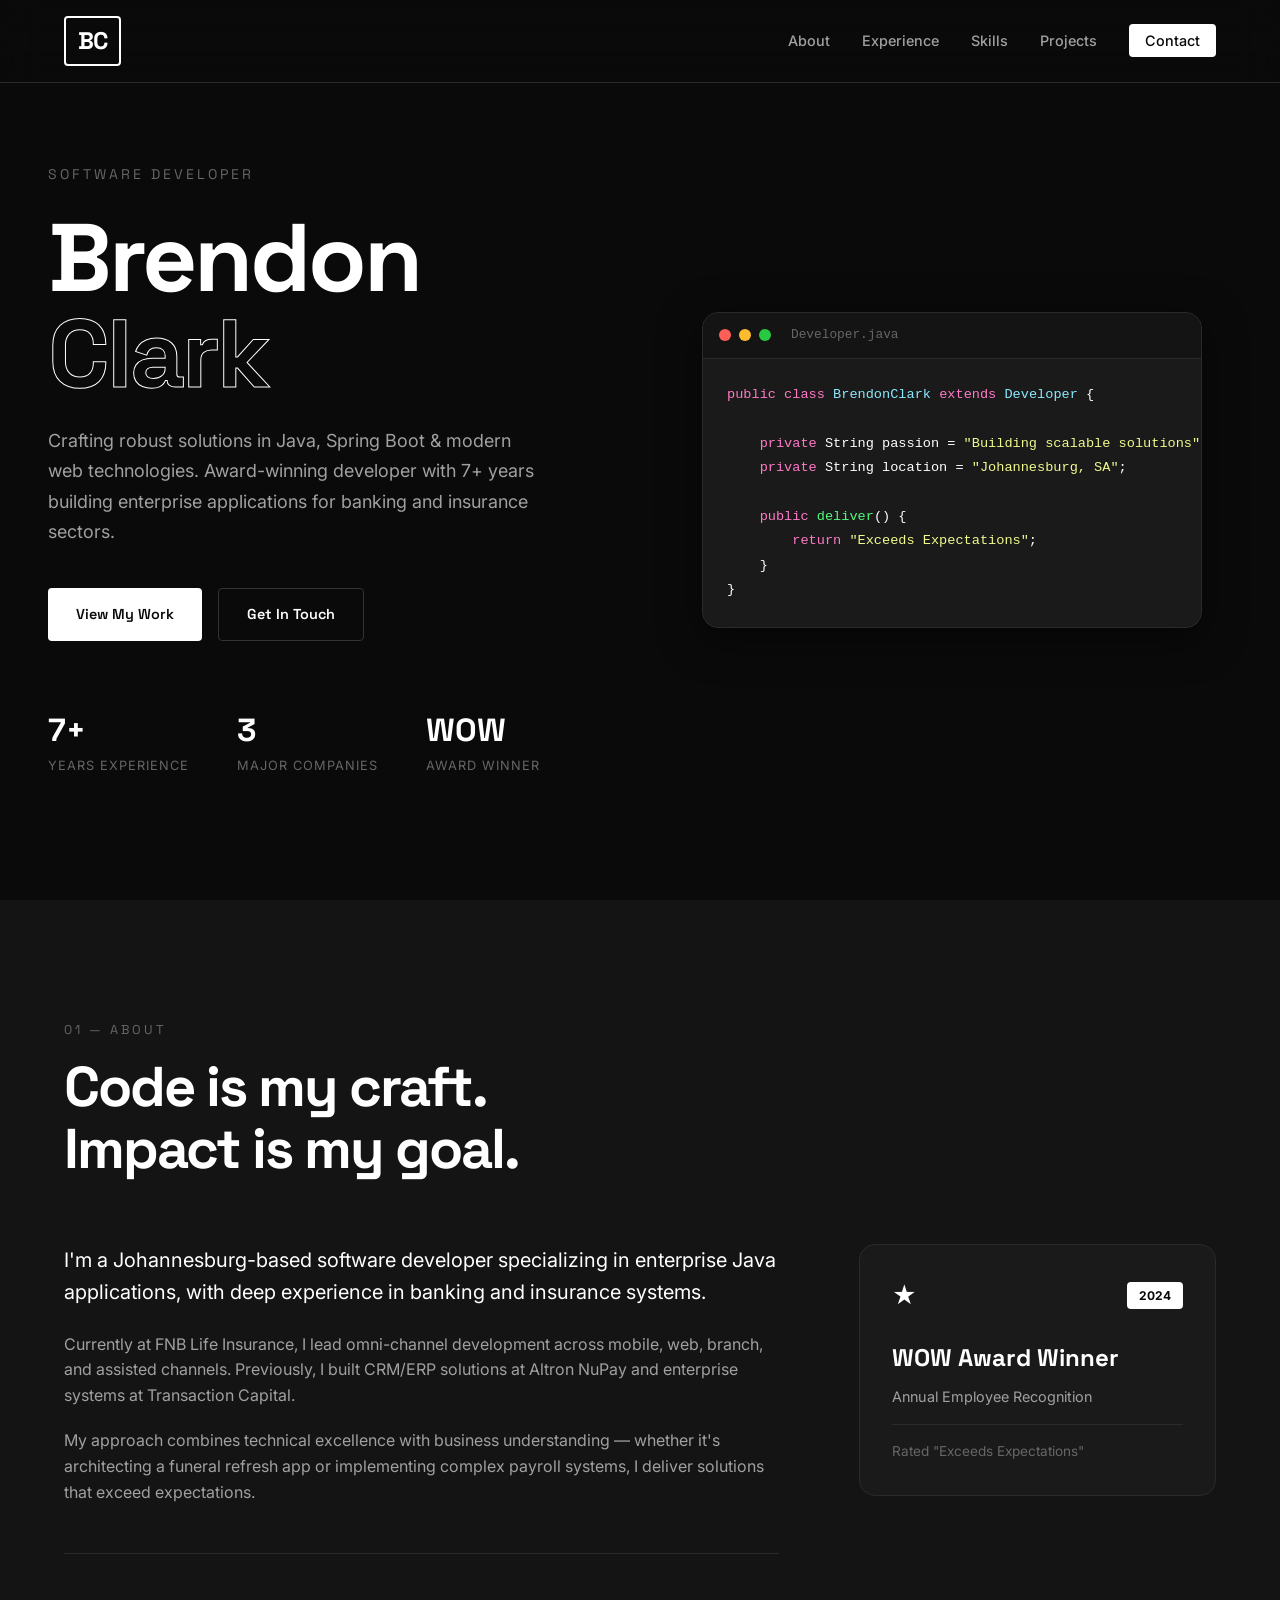
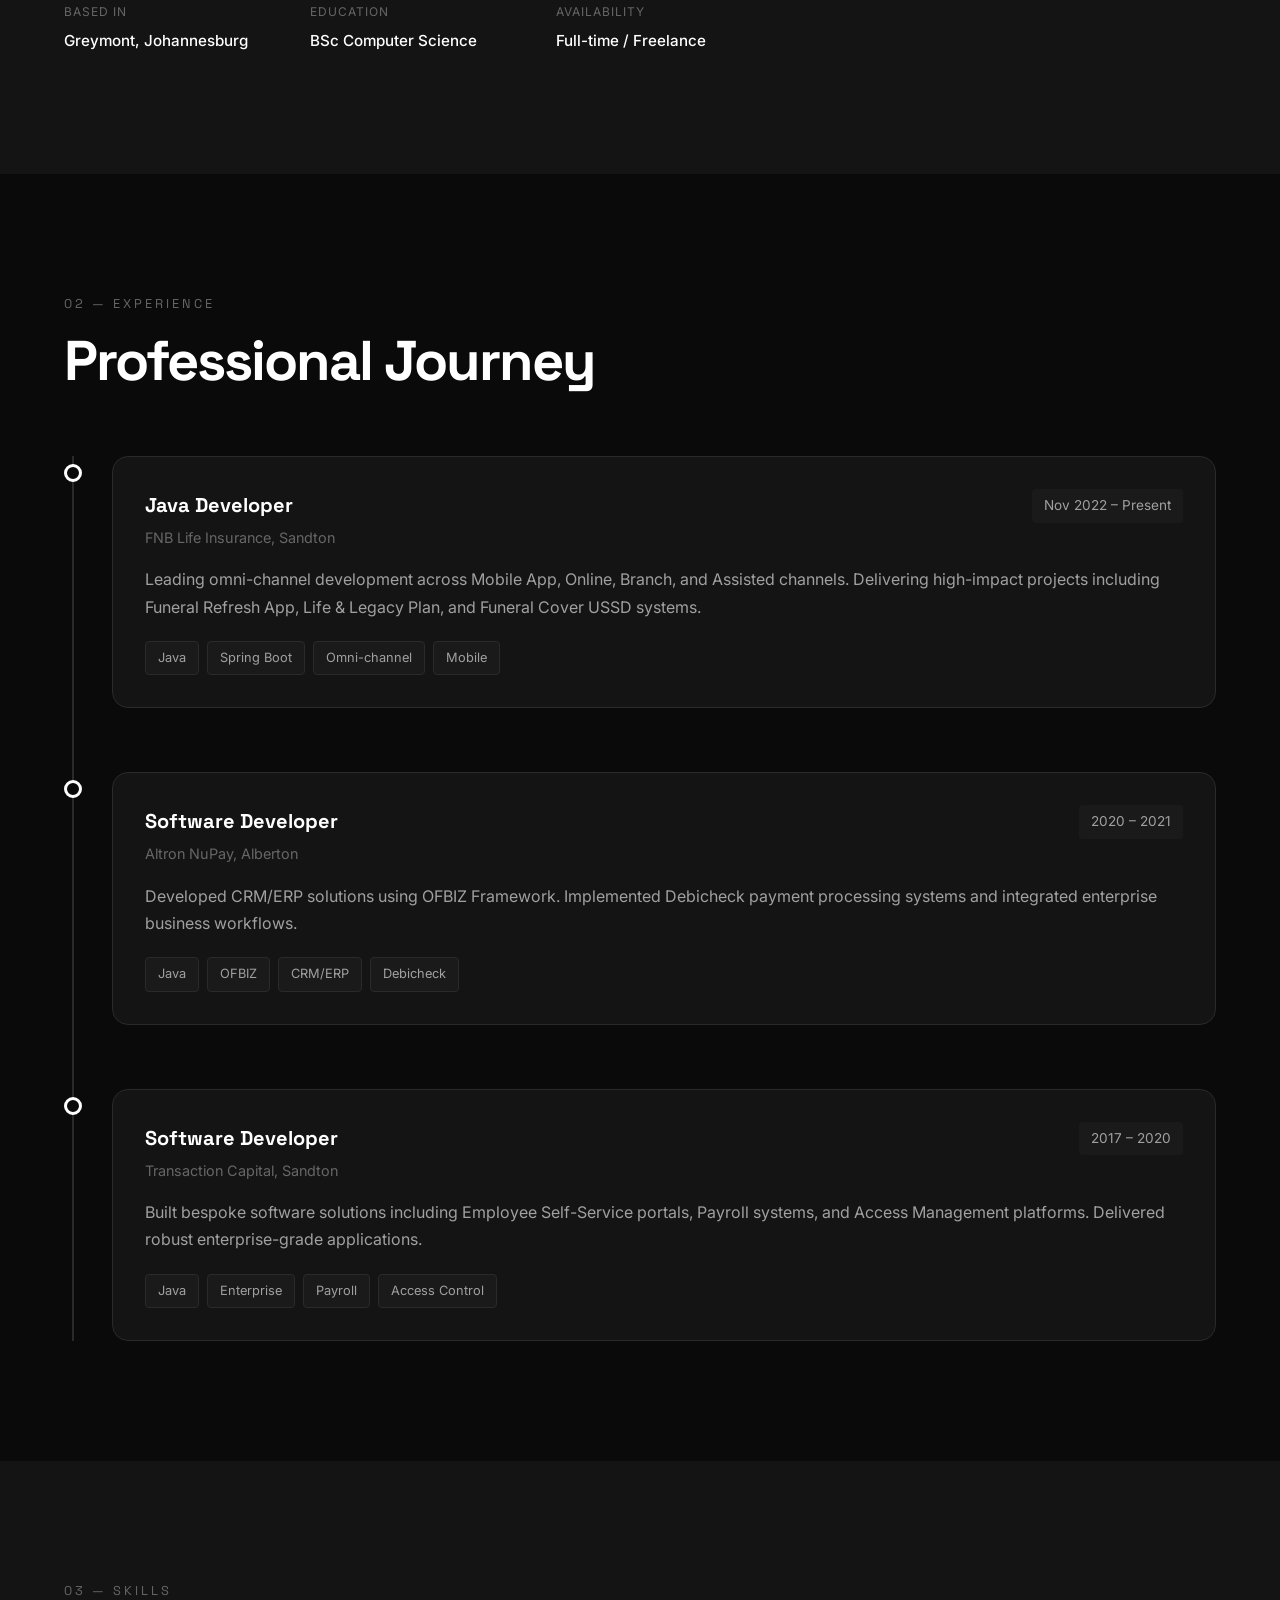
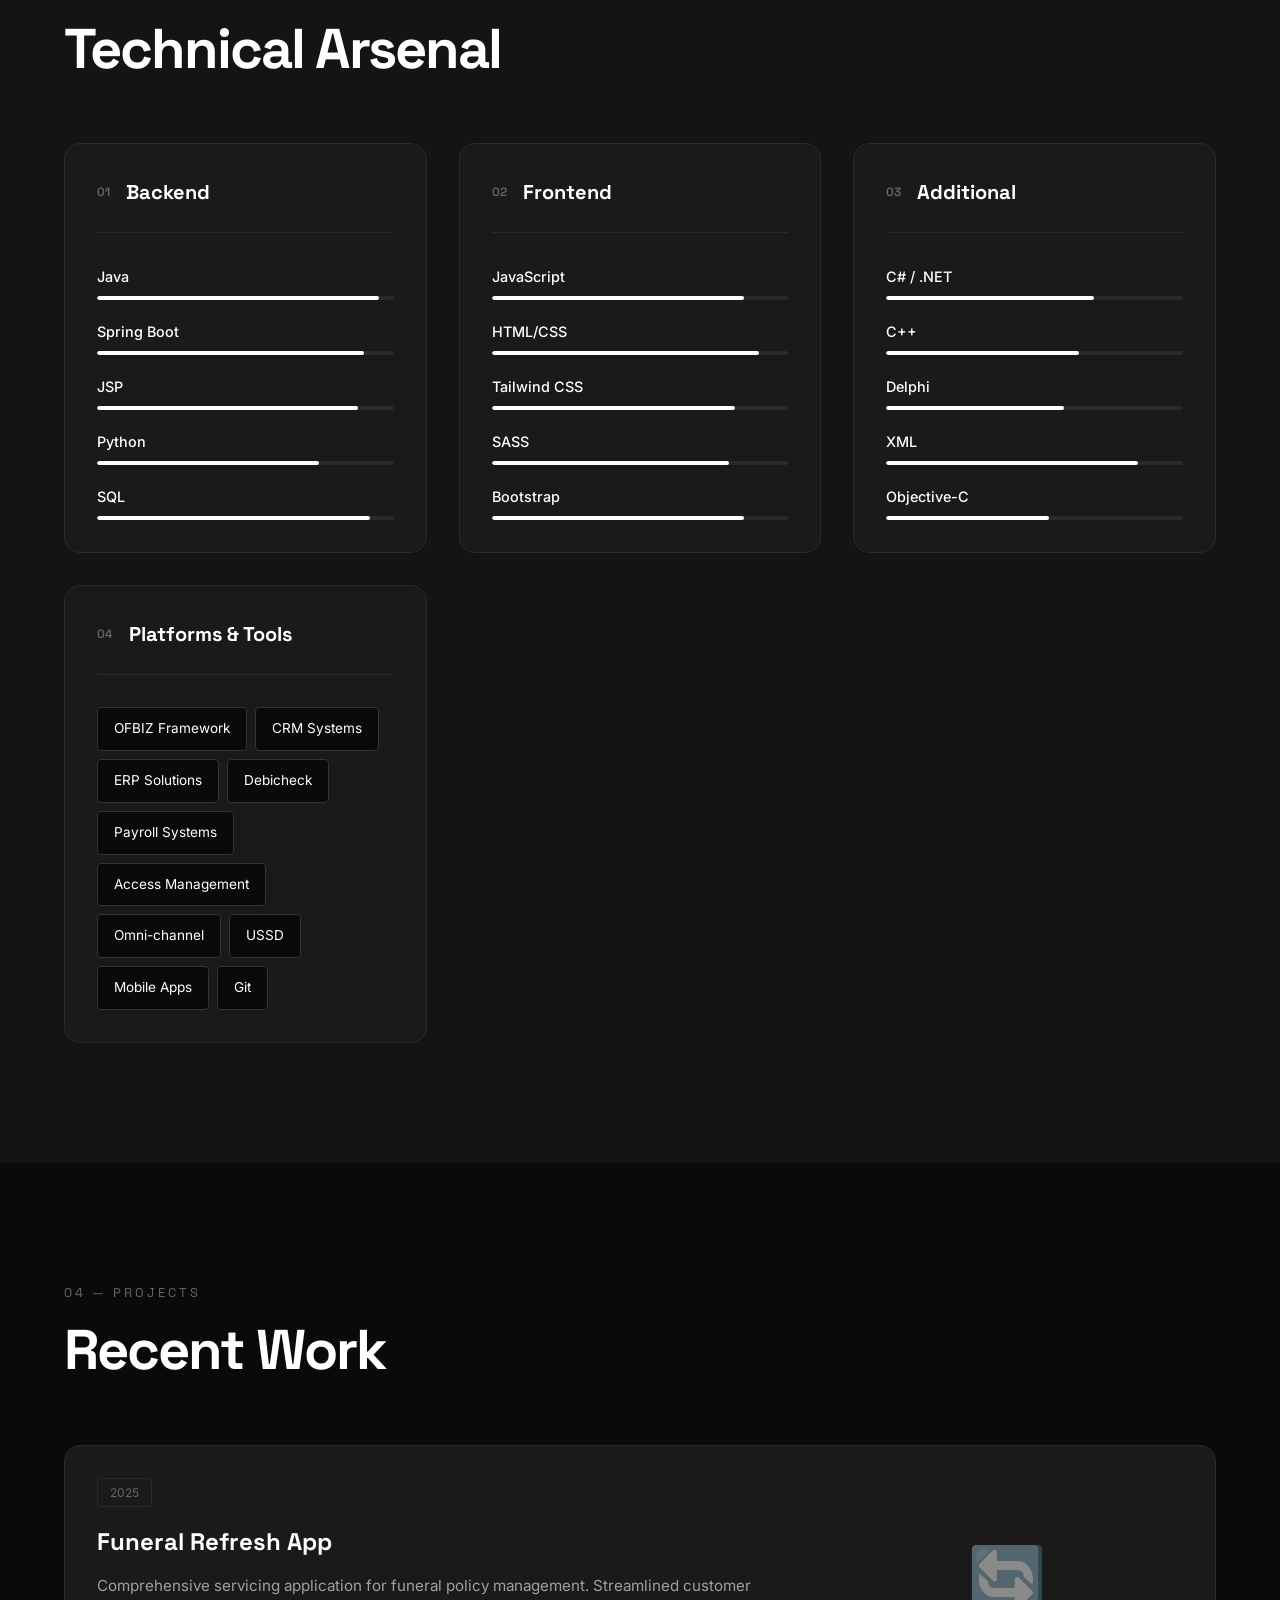
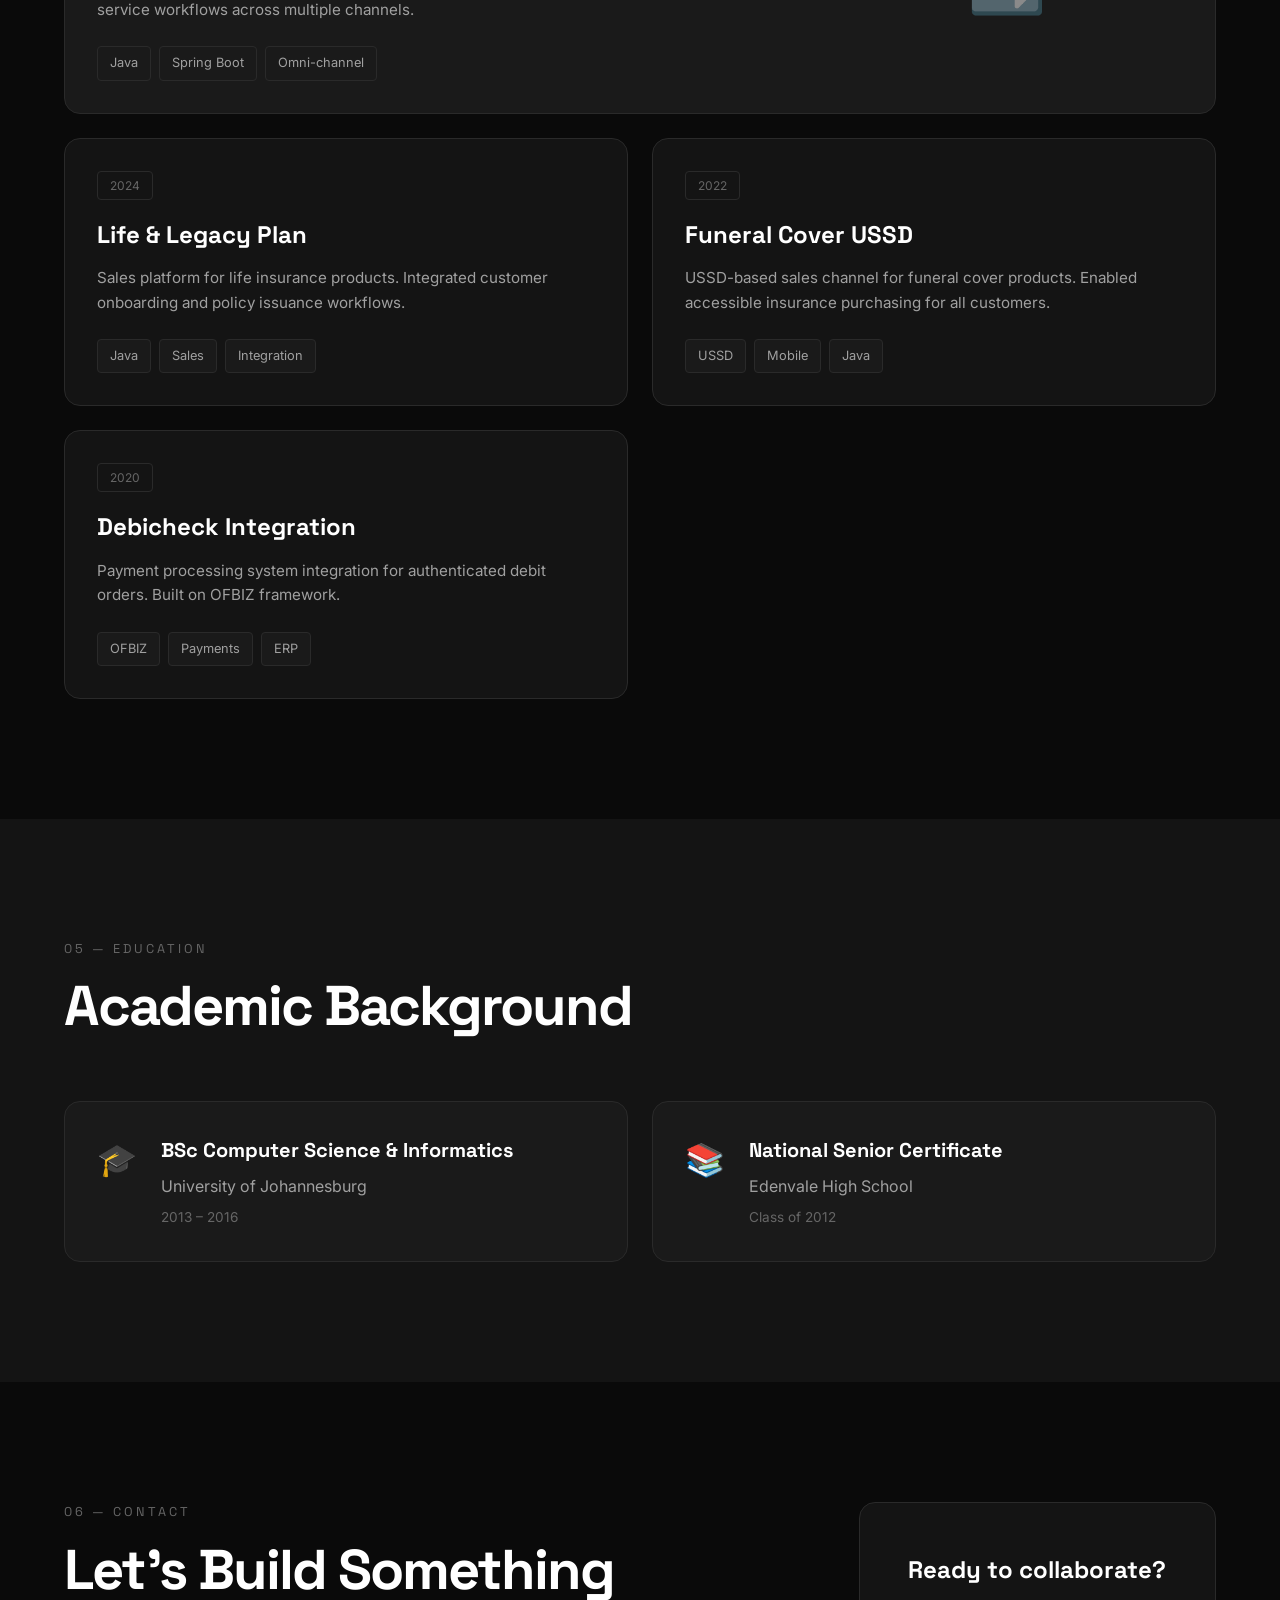
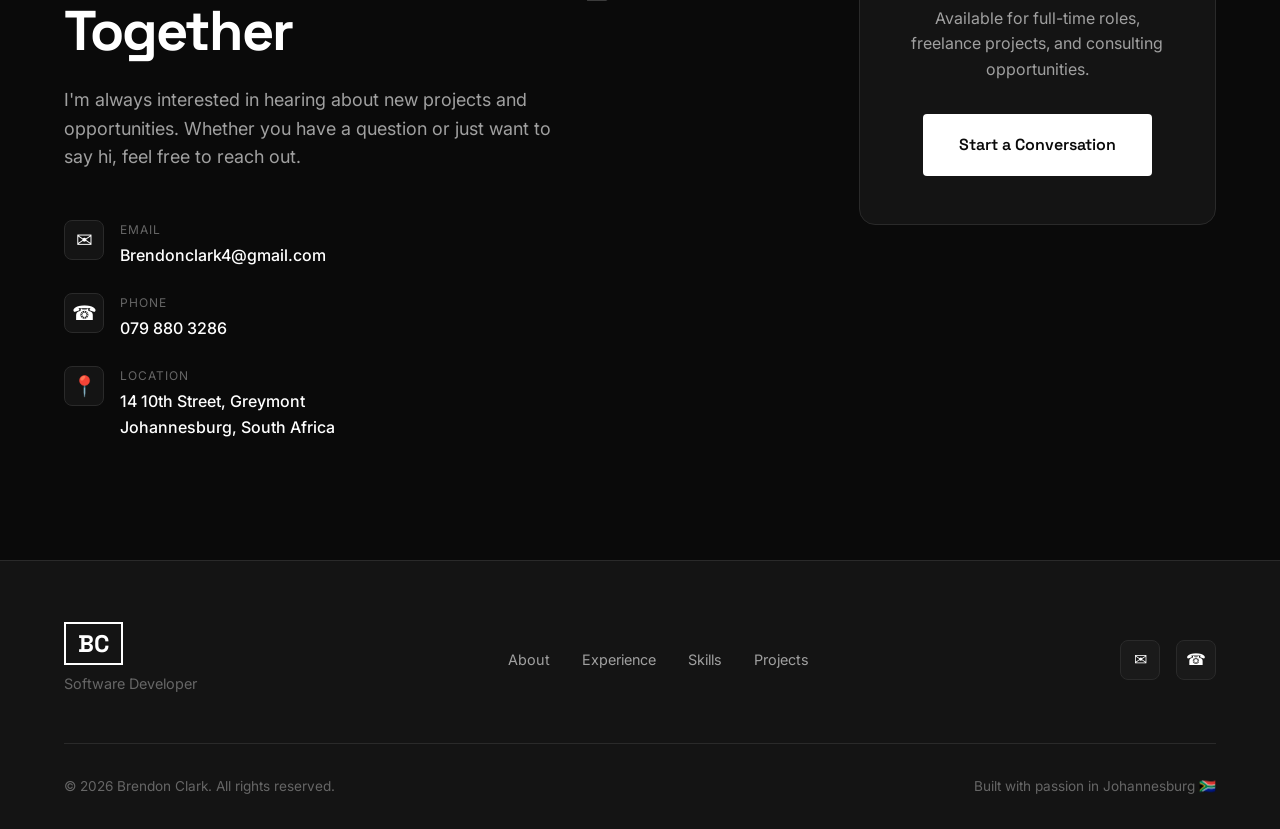
==== index.html @ c0bca9db "Initial commit: Personal portfolio website - Black and white modern UI design - Responsive layout wi" ====
<!DOCTYPE html>
<html lang="en">
<head>
    <meta charset="UTF-8">
    <meta name="viewport" content="width=device-width, initial-scale=1.0">
    <title>Brendon Clark | Software Developer</title>
    <link rel="stylesheet" href="styles.css">
    <link rel="preconnect" href="https://fonts.googleapis.com">
    <link rel="preconnect" href="https://fonts.gstatic.com" crossorigin>
    <link href="https://fonts.googleapis.com/css2?family=Inter:wght@300;400;500;600;700;800&family=Space+Grotesk:wght@400;500;600;700&display=swap" rel="stylesheet">
</head>
<body>
    <!-- Navigation -->
    <nav class="nav">
        <div class="nav-container">
            <a href="#" class="logo">BC</a>
            <ul class="nav-links">
                <li><a href="#about">About</a></li>
                <li><a href="#experience">Experience</a></li>
                <li><a href="#skills">Skills</a></li>
                <li><a href="#projects">Projects</a></li>
                <li><a href="#contact" class="nav-cta">Contact</a></li>
            </ul>
            <button class="mobile-menu-btn" aria-label="Menu">
                <span></span>
                <span></span>
            </button>
        </div>
    </nav>

    <!-- Hero Section -->
    <section class="hero">
        <div class="hero-content">
            <div class="hero-eyebrow">Software Developer</div>
            <h1 class="hero-title">
                <span class="line">Brendon</span>
                <span class="line accent">Clark</span>
            </h1>
            <p class="hero-subtitle">
                Crafting robust solutions in Java, Spring Boot & modern web technologies. 
                Award-winning developer with 7+ years building enterprise applications 
                for banking and insurance sectors.
            </p>
            <div class="hero-cta">
                <a href="#projects" class="btn btn-primary">View My Work</a>
                <a href="#contact" class="btn btn-outline">Get In Touch</a>
            </div>
            <div class="hero-stats">
                <div class="stat">
                    <span class="stat-number">7+</span>
                    <span class="stat-label">Years Experience</span>
                </div>
                <div class="stat">
                    <span class="stat-number">3</span>
                    <span class="stat-label">Major Companies</span>
                </div>
                <div class="stat">
                    <span class="stat-number">WOW</span>
                    <span class="stat-label">Award Winner</span>
                </div>
            </div>
        </div>
        <div class="hero-visual">
            <div class="code-window">
                <div class="code-header">
                    <div class="dot red"></div>
                    <div class="dot yellow"></div>
                    <div class="dot green"></div>
                    <span class="filename">Developer.java</span>
                </div>
                <div class="code-content">
                    <pre><code><span class="keyword">public class</span> <span class="class-name">BrendonClark</span> <span class="keyword">extends</span> <span class="class-name">Developer</span> {
    
    <span class="keyword">private</span> String passion = <span class="string">"Building scalable solutions"</span>;
    <span class="keyword">private</span> String location = <span class="string">"Johannesburg, SA"</span>;
    
    <span class="keyword">public</span> <span class="method">deliver</span>() {
        <span class="keyword">return</span> <span class="string">"Exceeds Expectations"</span>;
    }
}</code></pre>
                </div>
            </div>
        </div>
    </section>

    <!-- About Section -->
    <section id="about" class="about">
        <div class="container">
            <div class="section-header">
                <span class="section-eyebrow">01 — About</span>
                <h2 class="section-title">Code is my craft.<br>Impact is my goal.</h2>
            </div>
            <div class="about-grid">
                <div class="about-text">
                    <p class="lead">
                        I'm a Johannesburg-based software developer specializing in enterprise 
                        Java applications, with deep experience in banking and insurance systems.
                    </p>
                    <p>
                        Currently at FNB Life Insurance, I lead omni-channel development across 
                        mobile, web, branch, and assisted channels. Previously, I built CRM/ERP 
                        solutions at Altron NuPay and enterprise systems at Transaction Capital.
                    </p>
                    <p>
                        My approach combines technical excellence with business understanding — 
                        whether it's architecting a funeral refresh app or implementing 
                        complex payroll systems, I deliver solutions that exceed expectations.
                    </p>
                    <div class="about-details">
                        <div class="detail">
                            <span class="detail-label">Based In</span>
                            <span class="detail-value">Greymont, Johannesburg</span>
                        </div>
                        <div class="detail">
                            <span class="detail-label">Education</span>
                            <span class="detail-value">BSc Computer Science</span>
                        </div>
                        <div class="detail">
                            <span class="detail-label">Availability</span>
                            <span class="detail-value">Full-time / Freelance</span>
                        </div>
                    </div>
                </div>
                <div class="about-visual">
                    <div class="experience-card">
                        <div class="card-header">
                            <span class="card-icon">★</span>
                            <span class="card-badge">2024</span>
                        </div>
                        <h3 class="card-title">WOW Award Winner</h3>
                        <p class="card-text">Annual Employee Recognition</p>
                        <div class="card-divider"></div>
                        <p class="card-subtext">Rated "Exceeds Expectations"</p>
                    </div>
                </div>
            </div>
        </div>
    </section>

    <!-- Experience Section -->
    <section id="experience" class="experience">
        <div class="container">
            <div class="section-header">
                <span class="section-eyebrow">02 — Experience</span>
                <h2 class="section-title">Professional Journey</h2>
            </div>
            <div class="timeline">
                <div class="timeline-item">
                    <div class="timeline-marker"></div>
                    <div class="timeline-content">
                        <div class="timeline-header">
                            <div class="timeline-title-group">
                                <h3 class="timeline-title">Java Developer</h3>
                                <span class="timeline-company">FNB Life Insurance, Sandton</span>
                            </div>
                            <span class="timeline-date">Nov 2022 – Present</span>
                        </div>
                        <p class="timeline-desc">
                            Leading omni-channel development across Mobile App, Online, Branch, 
                            and Assisted channels. Delivering high-impact projects including 
                            Funeral Refresh App, Life & Legacy Plan, and Funeral Cover USSD systems.
                        </p>
                        <div class="timeline-tags">
                            <span class="tag">Java</span>
                            <span class="tag">Spring Boot</span>
                            <span class="tag">Omni-channel</span>
                            <span class="tag">Mobile</span>
                        </div>
                    </div>
                </div>

                <div class="timeline-item">
                    <div class="timeline-marker"></div>
                    <div class="timeline-content">
                        <div class="timeline-header">
                            <div class="timeline-title-group">
                                <h3 class="timeline-title">Software Developer</h3>
                                <span class="timeline-company">Altron NuPay, Alberton</span>
                            </div>
                            <span class="timeline-date">2020 – 2021</span>
                        </div>
                        <p class="timeline-desc">
                            Developed CRM/ERP solutions using OFBIZ Framework. Implemented 
                            Debicheck payment processing systems and integrated enterprise 
                            business workflows.
                        </p>
                        <div class="timeline-tags">
                            <span class="tag">Java</span>
                            <span class="tag">OFBIZ</span>
                            <span class="tag">CRM/ERP</span>
                            <span class="tag">Debicheck</span>
                        </div>
                    </div>
                </div>

                <div class="timeline-item">
                    <div class="timeline-marker"></div>
                    <div class="timeline-content">
                        <div class="timeline-header">
                            <div class="timeline-title-group">
                                <h3 class="timeline-title">Software Developer</h3>
                                <span class="timeline-company">Transaction Capital, Sandton</span>
                            </div>
                            <span class="timeline-date">2017 – 2020</span>
                        </div>
                        <p class="timeline-desc">
                            Built bespoke software solutions including Employee Self-Service portals, 
                            Payroll systems, and Access Management platforms. Delivered robust 
                            enterprise-grade applications.
                        </p>
                        <div class="timeline-tags">
                            <span class="tag">Java</span>
                            <span class="tag">Enterprise</span>
                            <span class="tag">Payroll</span>
                            <span class="tag">Access Control</span>
                        </div>
                    </div>
                </div>
            </div>
        </div>
    </section>

    <!-- Skills Section -->
    <section id="skills" class="skills">
        <div class="container">
            <div class="section-header">
                <span class="section-eyebrow">03 — Skills</span>
                <h2 class="section-title">Technical Arsenal</h2>
            </div>
            
            <div class="skills-grid">
                <div class="skill-category">
                    <div class="category-header">
                        <span class="category-number">01</span>
                        <h3 class="category-title">Backend</h3>
                    </div>
                    <div class="skill-list">
                        <div class="skill-item">
                            <span class="skill-name">Java</span>
                            <div class="skill-bar"><div class="skill-fill" style="width: 95%"></div></div>
                        </div>
                        <div class="skill-item">
                            <span class="skill-name">Spring Boot</span>
                            <div class="skill-bar"><div class="skill-fill" style="width: 90%"></div></div>
                        </div>
                        <div class="skill-item">
                            <span class="skill-name">JSP</span>
                            <div class="skill-bar"><div class="skill-fill" style="width: 88%"></div></div>
                        </div>
                        <div class="skill-item">
                            <span class="skill-name">Python</span>
                            <div class="skill-bar"><div class="skill-fill" style="width: 75%"></div></div>
                        </div>
                        <div class="skill-item">
                            <span class="skill-name">SQL</span>
                            <div class="skill-bar"><div class="skill-fill" style="width: 92%"></div></div>
                        </div>
                    </div>
                </div>

                <div class="skill-category">
                    <div class="category-header">
                        <span class="category-number">02</span>
                        <h3 class="category-title">Frontend</h3>
                    </div>
                    <div class="skill-list">
                        <div class="skill-item">
                            <span class="skill-name">JavaScript</span>
                            <div class="skill-bar"><div class="skill-fill" style="width: 85%"></div></div>
                        </div>
                        <div class="skill-item">
                            <span class="skill-name">HTML/CSS</span>
                            <div class="skill-bar"><div class="skill-fill" style="width: 90%"></div></div>
                        </div>
                        <div class="skill-item">
                            <span class="skill-name">Tailwind CSS</span>
                            <div class="skill-bar"><div class="skill-fill" style="width: 82%"></div></div>
                        </div>
                        <div class="skill-item">
                            <span class="skill-name">SASS</span>
                            <div class="skill-bar"><div class="skill-fill" style="width: 80%"></div></div>
                        </div>
                        <div class="skill-item">
                            <span class="skill-name">Bootstrap</span>
                            <div class="skill-bar"><div class="skill-fill" style="width: 85%"></div></div>
                        </div>
                    </div>
                </div>

                <div class="skill-category">
                    <div class="category-header">
                        <span class="category-number">03</span>
                        <h3 class="category-title">Additional</h3>
                    </div>
                    <div class="skill-list">
                        <div class="skill-item">
                            <span class="skill-name">C# / .NET</span>
                            <div class="skill-bar"><div class="skill-fill" style="width: 70%"></div></div>
                        </div>
                        <div class="skill-item">
                            <span class="skill-name">C++</span>
                            <div class="skill-bar"><div class="skill-fill" style="width: 65%"></div></div>
                        </div>
                        <div class="skill-item">
                            <span class="skill-name">Delphi</span>
                            <div class="skill-bar"><div class="skill-fill" style="width: 60%"></div></div>
                        </div>
                        <div class="skill-item">
                            <span class="skill-name">XML</span>
                            <div class="skill-bar"><div class="skill-fill" style="width: 85%"></div></div>
                        </div>
                        <div class="skill-item">
                            <span class="skill-name">Objective-C</span>
                            <div class="skill-bar"><div class="skill-fill" style="width: 55%"></div></div>
                        </div>
                    </div>
                </div>

                <div class="skill-category platforms">
                    <div class="category-header">
                        <span class="category-number">04</span>
                        <h3 class="category-title">Platforms & Tools</h3>
                    </div>
                    <div class="platform-tags">
                        <span class="platform-tag">OFBIZ Framework</span>
                        <span class="platform-tag">CRM Systems</span>
                        <span class="platform-tag">ERP Solutions</span>
                        <span class="platform-tag">Debicheck</span>
                        <span class="platform-tag">Payroll Systems</span>
                        <span class="platform-tag">Access Management</span>
                        <span class="platform-tag">Omni-channel</span>
                        <span class="platform-tag">USSD</span>
                        <span class="platform-tag">Mobile Apps</span>
                        <span class="platform-tag">Git</span>
                    </div>
                </div>
            </div>
        </div>
    </section>

    <!-- Projects Section -->
    <section id="projects" class="projects">
        <div class="container">
            <div class="section-header">
                <span class="section-eyebrow">04 — Projects</span>
                <h2 class="section-title">Recent Work</h2>
            </div>
            <div class="projects-grid">
                <div class="project-card featured">
                    <div class="project-content">
                        <span class="project-year">2025</span>
                        <h3 class="project-title">Funeral Refresh App</h3>
                        <p class="project-desc">
                            Comprehensive servicing application for funeral policy management. 
                            Streamlined customer service workflows across multiple channels.
                        </p>
                        <div class="project-tags">
                            <span class="tag">Java</span>
                            <span class="tag">Spring Boot</span>
                            <span class="tag">Omni-channel</span>
                        </div>
                    </div>
                    <div class="project-visual">
                        <div class="project-icon">🔄</div>
                    </div>
                </div>

                <div class="project-card">
                    <div class="project-content">
                        <span class="project-year">2024</span>
                        <h3 class="project-title">Life & Legacy Plan</h3>
                        <p class="project-desc">
                            Sales platform for life insurance products. Integrated customer 
                            onboarding and policy issuance workflows.
                        </p>
                        <div class="project-tags">
                            <span class="tag">Java</span>
                            <span class="tag">Sales</span>
                            <span class="tag">Integration</span>
                        </div>
                    </div>
                </div>

                <div class="project-card">
                    <div class="project-content">
                        <span class="project-year">2022</span>
                        <h3 class="project-title">Funeral Cover USSD</h3>
                        <p class="project-desc">
                            USSD-based sales channel for funeral cover products. Enabled 
                            accessible insurance purchasing for all customers.
                        </p>
                        <div class="project-tags">
                            <span class="tag">USSD</span>
                            <span class="tag">Mobile</span>
                            <span class="tag">Java</span>
                        </div>
                    </div>
                </div>

                <div class="project-card">
                    <div class="project-content">
                        <span class="project-year">2020</span>
                        <h3 class="project-title">Debicheck Integration</h3>
                        <p class="project-desc">
                            Payment processing system integration for authenticated debit orders. 
                            Built on OFBIZ framework.
                        </p>
                        <div class="project-tags">
                            <span class="tag">OFBIZ</span>
                            <span class="tag">Payments</span>
                            <span class="tag">ERP</span>
                        </div>
                    </div>
                </div>
            </div>
        </div>
    </section>

    <!-- Education Section -->
    <section class="education">
        <div class="container">
            <div class="section-header">
                <span class="section-eyebrow">05 — Education</span>
                <h2 class="section-title">Academic Background</h2>
            </div>
            <div class="education-grid">
                <div class="education-card">
                    <div class="edu-icon">🎓</div>
                    <div class="edu-content">
                        <h3 class="edu-degree">BSc Computer Science & Informatics</h3>
                        <span class="edu-school">University of Johannesburg</span>
                        <span class="edu-year">2013 – 2016</span>
                    </div>
                </div>
                <div class="education-card">
                    <div class="edu-icon">📚</div>
                    <div class="edu-content">
                        <h3 class="edu-degree">National Senior Certificate</h3>
                        <span class="edu-school">Edenvale High School</span>
                        <span class="edu-year">Class of 2012</span>
                    </div>
                </div>
            </div>
        </div>
    </section>

    <!-- Contact Section -->
    <section id="contact" class="contact">
        <div class="container">
            <div class="contact-grid">
                <div class="contact-content">
                    <span class="section-eyebrow">06 — Contact</span>
                    <h2 class="section-title">Let's Build Something Together</h2>
                    <p class="contact-text">
                        I'm always interested in hearing about new projects and opportunities. 
                        Whether you have a question or just want to say hi, feel free to reach out.
                    </p>
                    <div class="contact-details">
                        <a href="mailto:Brendonclark4@gmail.com" class="contact-item">
                            <span class="contact-icon">✉</span>
                            <div class="contact-info">
                                <span class="contact-label">Email</span>
                                <span class="contact-value">Brendonclark4@gmail.com</span>
                            </div>
                        </a>
                        <a href="tel:+27798803286" class="contact-item">
                            <span class="contact-icon">☎</span>
                            <div class="contact-info">
                                <span class="contact-label">Phone</span>
                                <span class="contact-value">079 880 3286</span>
                            </div>
                        </a>
                        <div class="contact-item">
                            <span class="contact-icon">📍</span>
                            <div class="contact-info">
                                <span class="contact-label">Location</span>
                                <span class="contact-value">14 10th Street, Greymont<br>Johannesburg, South Africa</span>
                            </div>
                        </div>
                    </div>
                </div>
                <div class="contact-cta">
                    <div class="cta-card">
                        <h3 class="cta-title">Ready to collaborate?</h3>
                        <p class="cta-text">Available for full-time roles, freelance projects, and consulting opportunities.</p>
                        <a href="mailto:Brendonclark4@gmail.com" class="btn btn-primary btn-large">Start a Conversation</a>
                    </div>
                </div>
            </div>
        </div>
    </section>

    <!-- Footer -->
    <footer class="footer">
        <div class="container">
            <div class="footer-content">
                <div class="footer-brand">
                    <span class="footer-logo">BC</span>
                    <p class="footer-tagline">Software Developer</p>
                </div>
                <div class="footer-links">
                    <a href="#about">About</a>
                    <a href="#experience">Experience</a>
                    <a href="#skills">Skills</a>
                    <a href="#projects">Projects</a>
                </div>
                <div class="footer-social">
                    <a href="mailto:Brendonclark4@gmail.com" aria-label="Email">✉</a>
                    <a href="tel:+27798803286" aria-label="Phone">☎</a>
                </div>
            </div>
            <div class="footer-bottom">
                <p>&copy; 2026 Brendon Clark. All rights reserved.</p>
                <p class="footer-credit">Built with passion in Johannesburg 🇿🇦</p>
            </div>
        </div>
    </footer>

    <script src="script.js"></script>
</body>
</html>
---- styles.css ----
/* ===== CSS Variables ===== */
:root {
    --color-bg: #0a0a0a;
    --color-bg-elevated: #141414;
    --color-bg-card: #1a1a1a;
    --color-text: #ffffff;
    --color-text-secondary: #a0a0a0;
    --color-text-muted: #666666;
    --color-accent: #ffffff;
    --color-border: #2a2a2a;
    --color-border-light: #333333;
    
    --font-display: 'Space Grotesk', sans-serif;
    --font-body: 'Inter', sans-serif;
    
    --transition-fast: 0.2s ease;
    --transition-base: 0.3s ease;
    --transition-slow: 0.5s ease;
    
    --shadow-sm: 0 1px 2px rgba(0,0,0,0.3);
    --shadow-md: 0 4px 20px rgba(0,0,0,0.4);
    --shadow-lg: 0 10px 40px rgba(0,0,0,0.5);
    
    --radius-sm: 4px;
    --radius-md: 8px;
    --radius-lg: 16px;
    --radius-xl: 24px;
}

/* ===== Reset & Base ===== */
*, *::before, *::after {
    margin: 0;
    padding: 0;
    box-sizing: border-box;
}

html {
    scroll-behavior: smooth;
}

body {
    font-family: var(--font-body);
    background-color: var(--color-bg);
    color: var(--color-text);
    line-height: 1.6;
    overflow-x: hidden;
}

.container {
    max-width: 1200px;
    margin: 0 auto;
    padding: 0 24px;
}

/* ===== Navigation ===== */
.nav {
    position: fixed;
    top: 0;
    left: 0;
    right: 0;
    z-index: 1000;
    background: rgba(10, 10, 10, 0.8);
    backdrop-filter: blur(20px);
    border-bottom: 1px solid var(--color-border);
}

.nav-container {
    max-width: 1200px;
    margin: 0 auto;
    padding: 16px 24px;
    display: flex;
    justify-content: space-between;
    align-items: center;
}

.logo {
    font-family: var(--font-display);
    font-size: 1.5rem;
    font-weight: 700;
    color: var(--color-text);
    text-decoration: none;
    letter-spacing: -1px;
    border: 2px solid var(--color-text);
    padding: 4px 12px;
    border-radius: var(--radius-sm);
}

.nav-links {
    display: flex;
    list-style: none;
    gap: 32px;
}

.nav-links a {
    color: var(--color-text-secondary);
    text-decoration: none;
    font-size: 0.9rem;
    font-weight: 500;
    transition: var(--transition-fast);
}

.nav-links a:hover {
    color: var(--color-text);
}

.nav-cta {
    background: var(--color-text);
    color: var(--color-bg) !important;
    padding: 8px 16px;
    border-radius: var(--radius-sm);
}

.mobile-menu-btn {
    display: none;
    background: none;
    border: none;
    cursor: pointer;
    flex-direction: column;
    gap: 6px;
}

.mobile-menu-btn span {
    width: 24px;
    height: 2px;
    background: var(--color-text);
}

/* ===== Hero Section ===== */
.hero {
    min-height: 100vh;
    display: grid;
    grid-template-columns: 1fr 1fr;
    align-items: center;
    padding: 120px 48px 80px;
    gap: 64px;
    max-width: 1400px;
    margin: 0 auto;
}

.hero-content {
    max-width: 600px;
}

.hero-eyebrow {
    font-family: var(--font-display);
    font-size: 0.875rem;
    text-transform: uppercase;
    letter-spacing: 3px;
    color: var(--color-text-muted);
    margin-bottom: 24px;
}

.hero-title {
    font-family: var(--font-display);
    font-size: clamp(3rem, 8vw, 6rem);
    font-weight: 700;
    line-height: 1;
    margin-bottom: 24px;
    letter-spacing: -3px;
}

.hero-title .line {
    display: block;
}

.hero-title .accent {
    color: var(--color-text);
    -webkit-text-stroke: 1px var(--color-text);
    color: transparent;
}

.hero-subtitle {
    font-size: 1.125rem;
    color: var(--color-text-secondary);
    margin-bottom: 40px;
    max-width: 500px;
    line-height: 1.7;
}

.hero-cta {
    display: flex;
    gap: 16px;
    margin-bottom: 64px;
}

.btn {
    display: inline-flex;
    align-items: center;
    justify-content: center;
    padding: 14px 28px;
    font-family: var(--font-display);
    font-size: 0.9rem;
    font-weight: 600;
    text-decoration: none;
    border-radius: var(--radius-sm);
    transition: var(--transition-base);
    cursor: pointer;
    border: none;
}

.btn-primary {
    background: var(--color-text);
    color: var(--color-bg);
}

.btn-primary:hover {
    transform: translateY(-2px);
    box-shadow: var(--shadow-md);
}

.btn-outline {
    background: transparent;
    color: var(--color-text);
    border: 1px solid var(--color-border-light);
}

.btn-outline:hover {
    border-color: var(--color-text);
    background: rgba(255,255,255,0.05);
}

.btn-large {
    padding: 18px 36px;
    font-size: 1rem;
}

.hero-stats {
    display: flex;
    gap: 48px;
}

.stat {
    display: flex;
    flex-direction: column;
}

.stat-number {
    font-family: var(--font-display);
    font-size: 2rem;
    font-weight: 700;
    color: var(--color-text);
}

.stat-label {
    font-size: 0.8rem;
    color: var(--color-text-muted);
    text-transform: uppercase;
    letter-spacing: 1px;
}

/* Code Window */
.hero-visual {
    display: flex;
    justify-content: center;
    align-items: center;
}

.code-window {
    background: var(--color-bg-card);
    border-radius: var(--radius-lg);
    border: 1px solid var(--color-border);
    overflow: hidden;
    width: 100%;
    max-width: 500px;
    box-shadow: var(--shadow-lg);
}

.code-header {
    background: var(--color-bg-elevated);
    padding: 12px 16px;
    display: flex;
    align-items: center;
    gap: 8px;
    border-bottom: 1px solid var(--color-border);
}

.dot {
    width: 12px;
    height: 12px;
    border-radius: 50%;
}

.dot.red { background: #ff5f57; }
.dot.yellow { background: #febc2e; }
.dot.green { background: #28c840; }

.filename {
    margin-left: 12px;
    font-size: 0.8rem;
    color: var(--color-text-muted);
    font-family: monospace;
}

.code-content {
    padding: 24px;
    font-family: 'Fira Code', 'Consolas', monospace;
    font-size: 0.85rem;
    line-height: 1.8;
    overflow-x: auto;
}

.code-content pre {
    margin: 0;
}

.code-content .keyword { color: #ff79c6; }
.code-content .class-name { color: #8be9fd; }
.code-content .string { color: #f1fa8c; }
.code-content .method { color: #50fa7b; }

/* ===== Section Headers ===== */
.section-header {
    margin-bottom: 64px;
}

.section-eyebrow {
    display: block;
    font-family: var(--font-display);
    font-size: 0.8rem;
    text-transform: uppercase;
    letter-spacing: 3px;
    color: var(--color-text-muted);
    margin-bottom: 16px;
}

.section-title {
    font-family: var(--font-display);
    font-size: clamp(2rem, 5vw, 3.5rem);
    font-weight: 700;
    line-height: 1.1;
    letter-spacing: -2px;
}

/* ===== About Section ===== */
.about {
    padding: 120px 0;
    background: var(--color-bg-elevated);
}

.about-grid {
    display: grid;
    grid-template-columns: 2fr 1fr;
    gap: 80px;
    align-items: start;
}

.about-text .lead {
    font-size: 1.25rem;
    color: var(--color-text);
    margin-bottom: 24px;
    line-height: 1.6;
}

.about-text p {
    color: var(--color-text-secondary);
    margin-bottom: 20px;
}

.about-details {
    display: grid;
    grid-template-columns: repeat(3, 1fr);
    gap: 24px;
    margin-top: 48px;
    padding-top: 48px;
    border-top: 1px solid var(--color-border);
}

.detail {
    display: flex;
    flex-direction: column;
}

.detail-label {
    font-size: 0.75rem;
    text-transform: uppercase;
    letter-spacing: 1px;
    color: var(--color-text-muted);
    margin-bottom: 8px;
}

.detail-value {
    font-size: 0.95rem;
    color: var(--color-text);
    font-weight: 500;
}

.experience-card {
    background: var(--color-bg-card);
    border: 1px solid var(--color-border);
    border-radius: var(--radius-lg);
    padding: 32px;
}

.card-header {
    display: flex;
    justify-content: space-between;
    align-items: center;
    margin-bottom: 24px;
}

.card-icon {
    font-size: 1.5rem;
}

.card-badge {
    background: var(--color-text);
    color: var(--color-bg);
    padding: 4px 12px;
    border-radius: var(--radius-sm);
    font-size: 0.75rem;
    font-weight: 700;
}

.card-title {
    font-family: var(--font-display);
    font-size: 1.5rem;
    font-weight: 700;
    margin-bottom: 8px;
}

.card-text {
    color: var(--color-text-secondary);
    font-size: 0.9rem;
    margin-bottom: 16px;
}

.card-divider {
    height: 1px;
    background: var(--color-border);
    margin: 16px 0;
}

.card-subtext {
    color: var(--color-text-muted);
    font-size: 0.85rem;
}

/* ===== Experience Section ===== */
.experience {
    padding: 120px 0;
}

.timeline {
    position: relative;
}

.timeline::before {
    content: '';
    position: absolute;
    left: 8px;
    top: 0;
    bottom: 0;
    width: 2px;
    background: var(--color-border);
}

.timeline-item {
    position: relative;
    padding-left: 48px;
    padding-bottom: 64px;
}

.timeline-item:last-child {
    padding-bottom: 0;
}

.timeline-marker {
    position: absolute;
    left: 0;
    top: 8px;
    width: 18px;
    height: 18px;
    background: var(--color-bg);
    border: 3px solid var(--color-text);
    border-radius: 50%;
}

.timeline-content {
    background: var(--color-bg-elevated);
    border: 1px solid var(--color-border);
    border-radius: var(--radius-lg);
    padding: 32px;
}

.timeline-header {
    display: flex;
    justify-content: space-between;
    align-items: flex-start;
    margin-bottom: 16px;
    flex-wrap: wrap;
    gap: 16px;
}

.timeline-title {
    font-family: var(--font-display);
    font-size: 1.25rem;
    font-weight: 700;
    margin-bottom: 4px;
}

.timeline-company {
    color: var(--color-text-muted);
    font-size: 0.9rem;
}

.timeline-date {
    font-size: 0.85rem;
    color: var(--color-text-secondary);
    background: var(--color-bg-card);
    padding: 6px 12px;
    border-radius: var(--radius-sm);
}

.timeline-desc {
    color: var(--color-text-secondary);
    margin-bottom: 20px;
    line-height: 1.7;
}

.timeline-tags {
    display: flex;
    flex-wrap: wrap;
    gap: 8px;
}

.tag {
    background: var(--color-bg-card);
    color: var(--color-text-secondary);
    padding: 6px 12px;
    border-radius: var(--radius-sm);
    font-size: 0.8rem;
    border: 1px solid var(--color-border);
}

/* ===== Skills Section ===== */
.skills {
    padding: 120px 0;
    background: var(--color-bg-elevated);
}

.skills-grid {
    display: grid;
    grid-template-columns: repeat(3, 1fr);
    gap: 32px;
}

.skill-category {
    background: var(--color-bg-card);
    border: 1px solid var(--color-border);
    border-radius: var(--radius-lg);
    padding: 32px;
}

.skill-category.platforms {
    grid-column: span 1;
}

.category-header {
    display: flex;
    align-items: center;
    gap: 16px;
    margin-bottom: 32px;
    padding-bottom: 24px;
    border-bottom: 1px solid var(--color-border);
}

.category-number {
    font-family: var(--font-display);
    font-size: 0.75rem;
    color: var(--color-text-muted);
    font-weight: 600;
}

.category-title {
    font-family: var(--font-display);
    font-size: 1.25rem;
    font-weight: 700;
}

.skill-list {
    display: flex;
    flex-direction: column;
    gap: 20px;
}

.skill-item {
    display: flex;
    flex-direction: column;
    gap: 8px;
}

.skill-name {
    font-size: 0.9rem;
    font-weight: 500;
}

.skill-bar {
    height: 4px;
    background: var(--color-border);
    border-radius: 2px;
    overflow: hidden;
}

.skill-fill {
    height: 100%;
    background: var(--color-text);
    border-radius: 2px;
    transition: width 1s ease;
}

.platform-tags {
    display: flex;
    flex-wrap: wrap;
    gap: 8px;
}

.platform-tag {
    background: var(--color-bg);
    color: var(--color-text);
    padding: 10px 16px;
    border-radius: var(--radius-sm);
    font-size: 0.85rem;
    border: 1px solid var(--color-border-light);
    transition: var(--transition-fast);
}

.platform-tag:hover {
    border-color: var(--color-text);
}

/* ===== Projects Section ===== */
.projects {
    padding: 120px 0;
}

.projects-grid {
    display: grid;
    grid-template-columns: repeat(2, 1fr);
    gap: 24px;
}

.project-card {
    background: var(--color-bg-elevated);
    border: 1px solid var(--color-border);
    border-radius: var(--radius-lg);
    padding: 32px;
    transition: var(--transition-base);
    display: flex;
    flex-direction: column;
    justify-content: space-between;
}

.project-card:hover {
    border-color: var(--color-border-light);
    transform: translateY(-4px);
}

.project-card.featured {
    grid-column: span 2;
    display: grid;
    grid-template-columns: 2fr 1fr;
    gap: 32px;
    background: var(--color-bg-card);
}

.project-year {
    display: inline-block;
    font-size: 0.75rem;
    color: var(--color-text-muted);
    border: 1px solid var(--color-border);
    padding: 4px 12px;
    border-radius: var(--radius-sm);
    margin-bottom: 16px;
}

.project-title {
    font-family: var(--font-display);
    font-size: 1.5rem;
    font-weight: 700;
    margin-bottom: 12px;
}

.project-desc {
    color: var(--color-text-secondary);
    font-size: 0.95rem;
    line-height: 1.6;
    margin-bottom: 24px;
}

.project-tags {
    display: flex;
    flex-wrap: wrap;
    gap: 8px;
}

.project-visual {
    display: flex;
    align-items: center;
    justify-content: center;
}

.project-icon {
    font-size: 4rem;
    opacity: 0.5;
}

/* ===== Education Section ===== */
.education {
    padding: 120px 0;
    background: var(--color-bg-elevated);
}

.education-grid {
    display: grid;
    grid-template-columns: repeat(2, 1fr);
    gap: 24px;
}

.education-card {
    background: var(--color-bg-card);
    border: 1px solid var(--color-border);
    border-radius: var(--radius-lg);
    padding: 32px;
    display: flex;
    gap: 24px;
    align-items: flex-start;
    transition: var(--transition-base);
}

.education-card:hover {
    border-color: var(--color-border-light);
}

.edu-icon {
    font-size: 2rem;
    flex-shrink: 0;
}

.edu-degree {
    font-family: var(--font-display);
    font-size: 1.25rem;
    font-weight: 700;
    margin-bottom: 8px;
}

.edu-school {
    display: block;
    color: var(--color-text-secondary);
    margin-bottom: 4px;
}

.edu-year {
    font-size: 0.85rem;
    color: var(--color-text-muted);
}

/* ===== Contact Section ===== */
.contact {
    padding: 120px 0;
}

.contact-grid {
    display: grid;
    grid-template-columns: 2fr 1fr;
    gap: 80px;
    align-items: start;
}

.contact-text {
    font-size: 1.125rem;
    color: var(--color-text-secondary);
    margin: 24px 0 48px;
    max-width: 500px;
}

.contact-details {
    display: flex;
    flex-direction: column;
    gap: 24px;
}

.contact-item {
    display: flex;
    align-items: flex-start;
    gap: 16px;
    text-decoration: none;
    color: inherit;
    transition: var(--transition-fast);
}

.contact-item:hover {
    color: var(--color-text);
}

.contact-icon {
    font-size: 1.25rem;
    width: 40px;
    height: 40px;
    display: flex;
    align-items: center;
    justify-content: center;
    background: var(--color-bg-elevated);
    border-radius: var(--radius-md);
    border: 1px solid var(--color-border);
}

.contact-info {
    display: flex;
    flex-direction: column;
}

.contact-label {
    font-size: 0.75rem;
    text-transform: uppercase;
    letter-spacing: 1px;
    color: var(--color-text-muted);
    margin-bottom: 4px;
}

.contact-value {
    font-size: 1rem;
    color: var(--color-text);
    font-weight: 500;
}

.cta-card {
    background: var(--color-bg-elevated);
    border: 1px solid var(--color-border);
    border-radius: var(--radius-lg);
    padding: 48px;
    text-align: center;
}

.cta-title {
    font-family: var(--font-display);
    font-size: 1.5rem;
    font-weight: 700;
    margin-bottom: 16px;
}

.cta-text {
    color: var(--color-text-secondary);
    margin-bottom: 32px;
    line-height: 1.6;
}

/* ===== Footer ===== */
.footer {
    padding: 64px 0 32px;
    border-top: 1px solid var(--color-border);
    background: var(--color-bg-elevated);
}

.footer-content {
    display: flex;
    justify-content: space-between;
    align-items: center;
    margin-bottom: 48px;
    flex-wrap: wrap;
    gap: 32px;
}

.footer-logo {
    font-family: var(--font-display);
    font-size: 1.5rem;
    font-weight: 700;
    border: 2px solid var(--color-text);
    padding: 4px 12px;
}

.footer-tagline {
    color: var(--color-text-muted);
    font-size: 0.9rem;
    margin-top: 8px;
}

.footer-links {
    display: flex;
    gap: 32px;
}

.footer-links a {
    color: var(--color-text-secondary);
    text-decoration: none;
    font-size: 0.9rem;
    transition: var(--transition-fast);
}

.footer-links a:hover {
    color: var(--color-text);
}

.footer-social {
    display: flex;
    gap: 16px;
}

.footer-social a {
    width: 40px;
    height: 40px;
    display: flex;
    align-items: center;
    justify-content: center;
    background: var(--color-bg-card);
    border: 1px solid var(--color-border);
    border-radius: var(--radius-md);
    text-decoration: none;
    color: var(--color-text);
    transition: var(--transition-fast);
}

.footer-social a:hover {
    border-color: var(--color-text);
    background: var(--color-text);
    color: var(--color-bg);
}

.footer-bottom {
    display: flex;
    justify-content: space-between;
    align-items: center;
    padding-top: 32px;
    border-top: 1px solid var(--color-border);
    font-size: 0.85rem;
    color: var(--color-text-muted);
    flex-wrap: wrap;
    gap: 16px;
}

/* ===== Responsive Design ===== */
@media (max-width: 1024px) {
    .hero {
        grid-template-columns: 1fr;
        text-align: center;
        padding: 120px 24px 80px;
    }
    
    .hero-content {
        max-width: 100%;
    }
    
    .hero-subtitle {
        max-width: 600px;
        margin-left: auto;
        margin-right: auto;
    }
    
    .hero-cta {
        justify-content: center;
    }
    
    .hero-stats {
        justify-content: center;
    }
    
    .hero-visual {
        display: none;
    }
    
    .about-grid {
        grid-template-columns: 1fr;
        gap: 48px;
    }
    
    .skills-grid {
        grid-template-columns: repeat(2, 1fr);
    }
    
    .contact-grid {
        grid-template-columns: 1fr;
        gap: 48px;
    }
}

@media (max-width: 768px) {
    .nav-links {
        display: none;
    }
    
    .mobile-menu-btn {
        display: flex;
    }
    
    .about-details {
        grid-template-columns: 1fr;
    }
    
    .skills-grid {
        grid-template-columns: 1fr;
    }
    
    .skill-category.platforms {
        grid-column: span 1;
    }
    
    .projects-grid {
        grid-template-columns: 1fr;
    }
    
    .project-card.featured {
        grid-column: span 1;
        grid-template-columns: 1fr;
    }
    
    .education-grid {
        grid-template-columns: 1fr;
    }
    
    .timeline-header {
        flex-direction: column;
    }
    
    .footer-content {
        flex-direction: column;
        text-align: center;
    }
    
    .footer-bottom {
        flex-direction: column;
        text-align: center;
    }
}

/* ===== Animations ===== */
@keyframes fadeInUp {
    from {
        opacity: 0;
        transform: translateY(20px);
    }
    to {
        opacity: 1;
        transform: translateY(0);
    }
}

.animate-in {
    animation: fadeInUp 0.6s ease forwards;
}
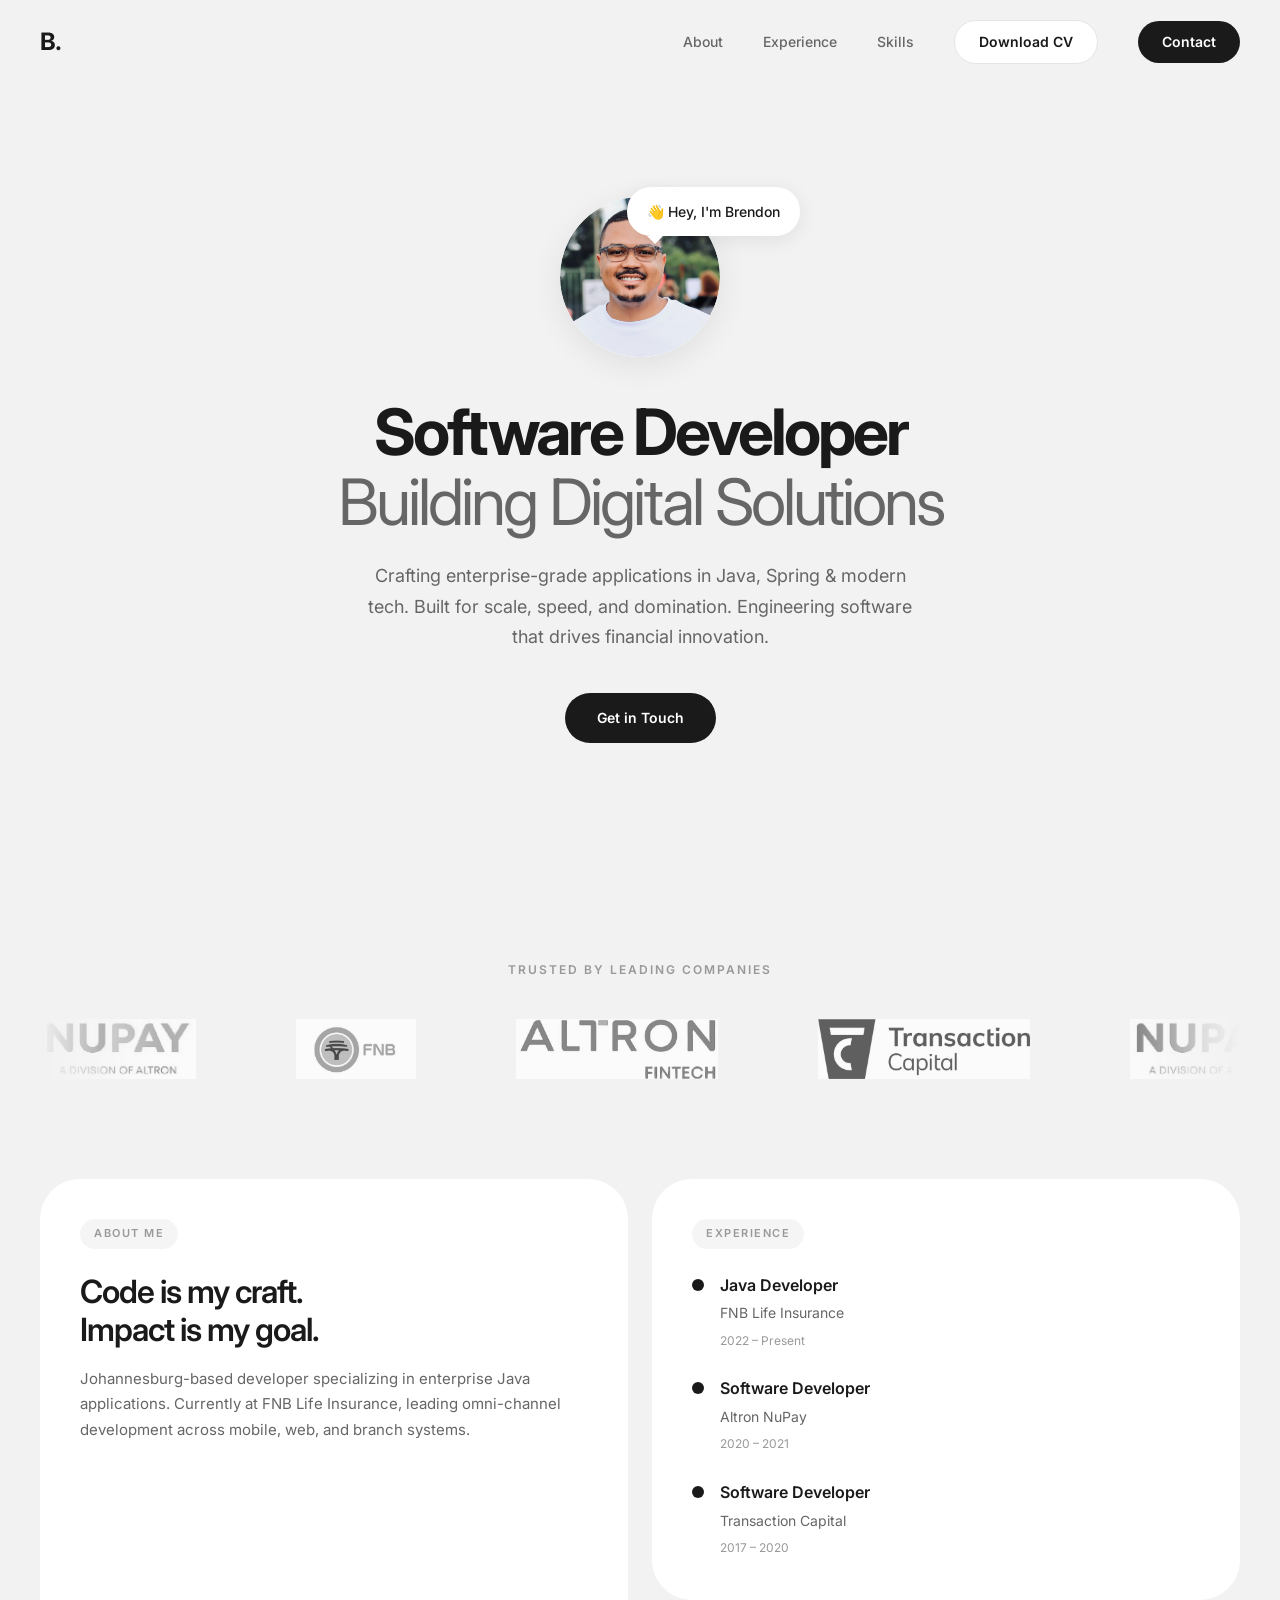
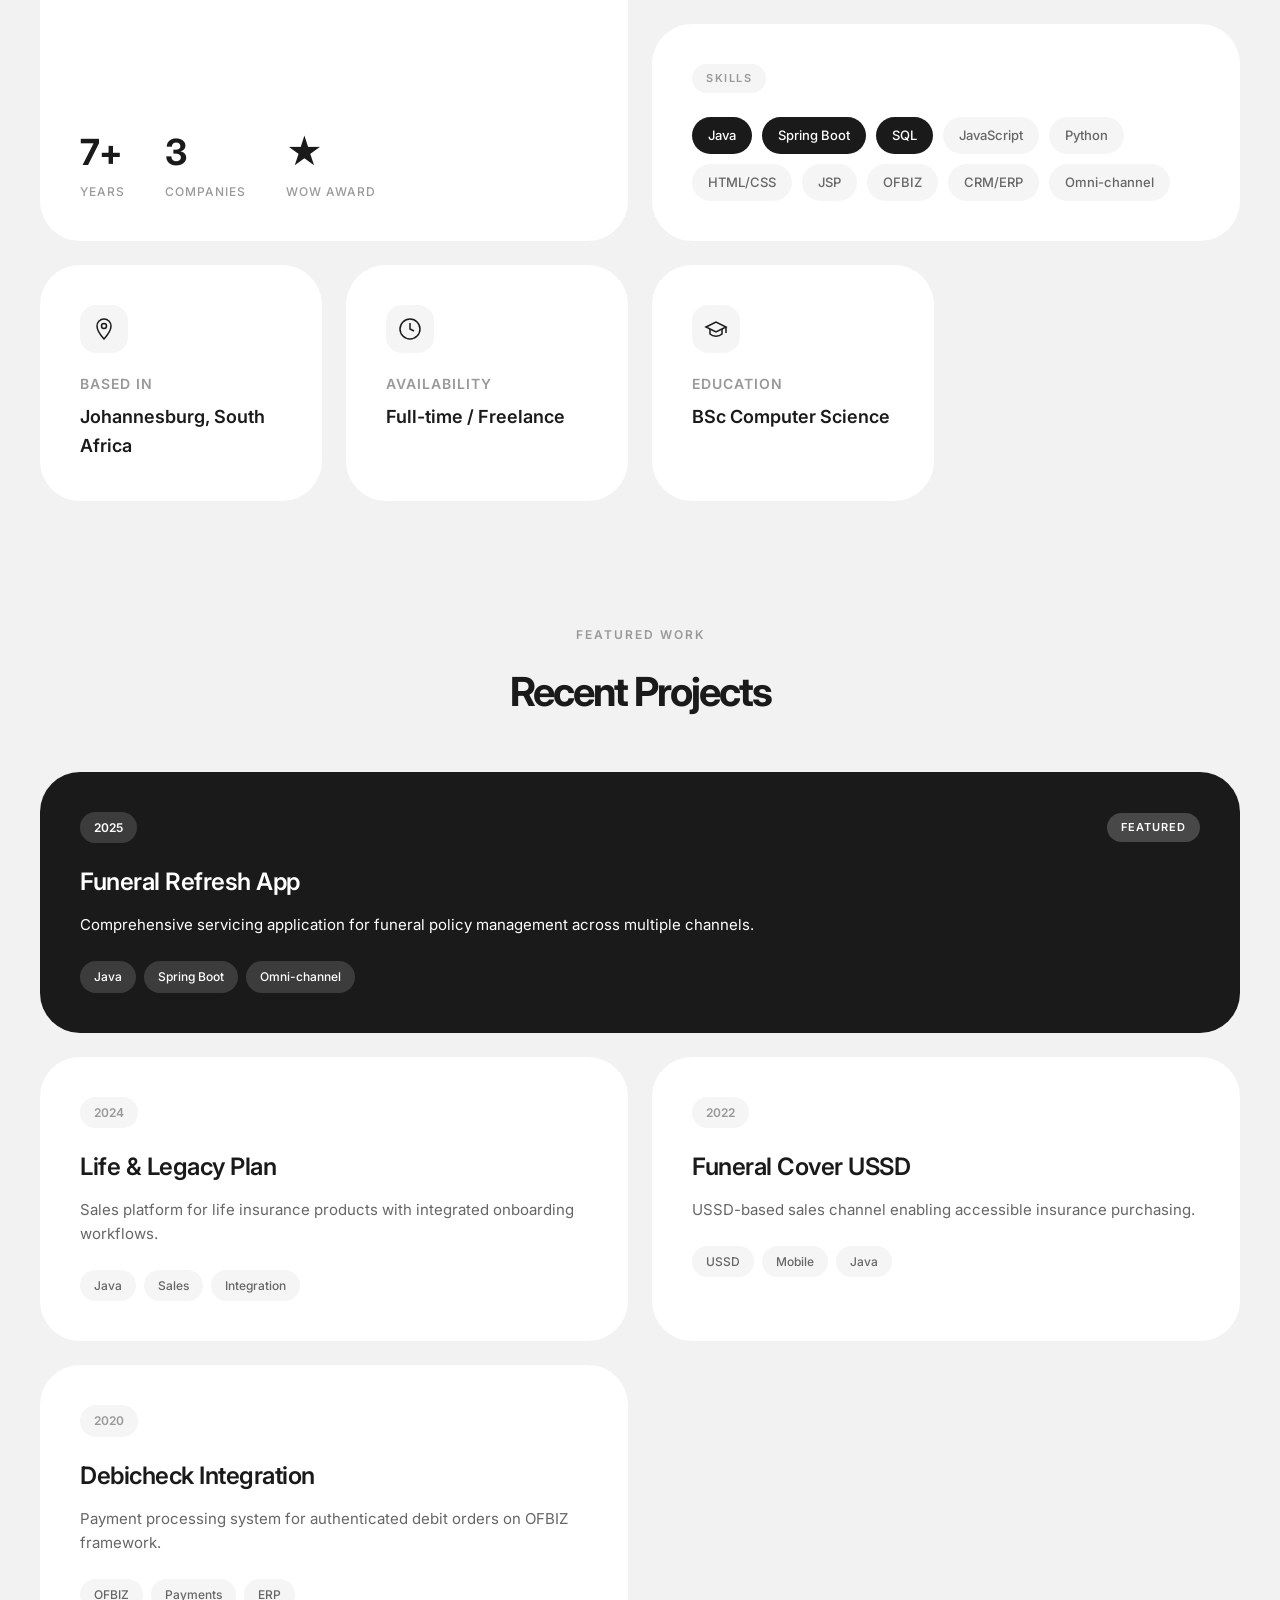
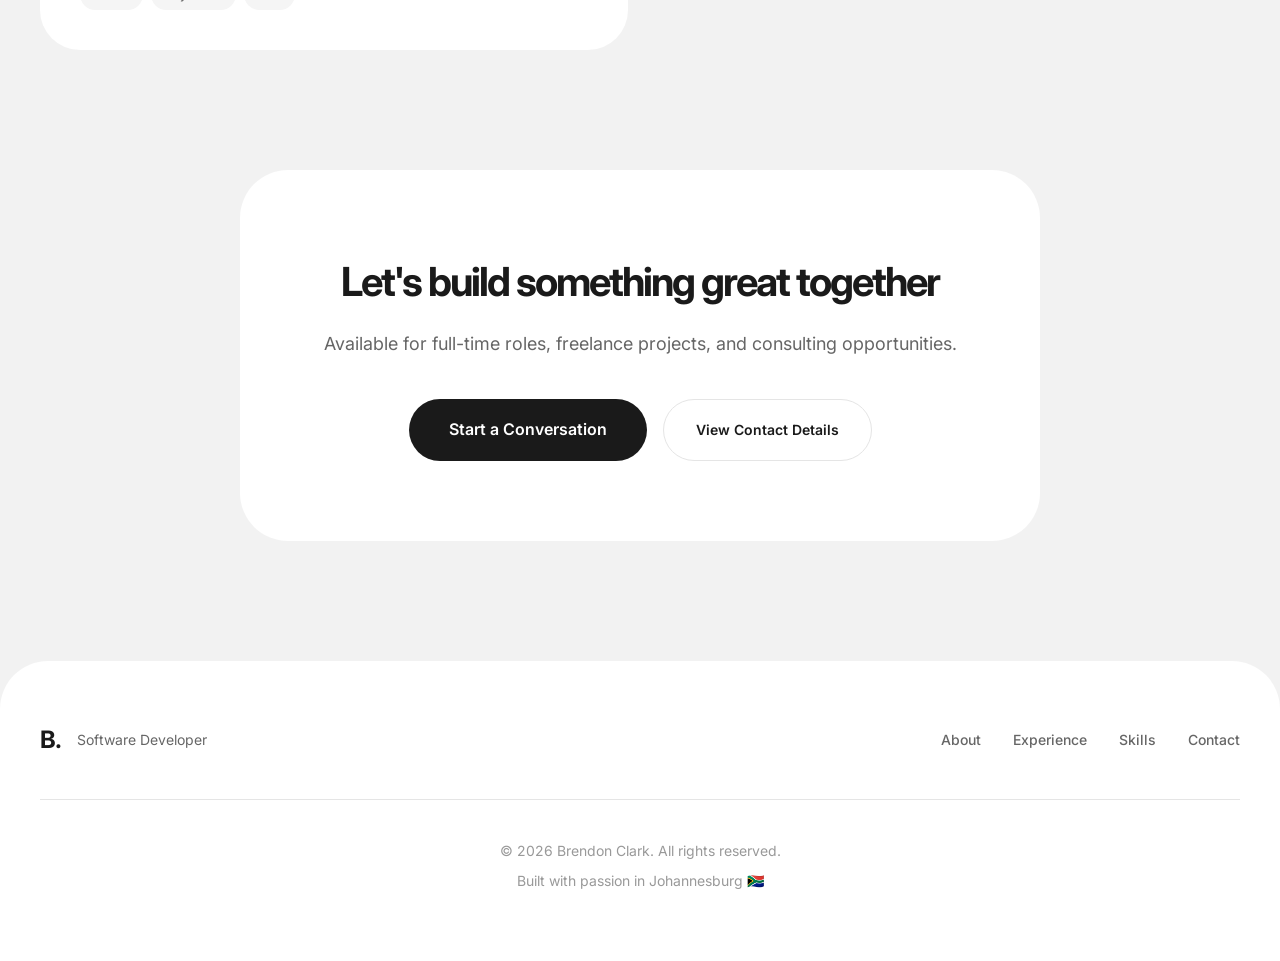
==== commit 9f80b4a5: "initial commit" ====
--- a/index.html
+++ b/index.html
@@ -7,515 +7,331 @@
     <link rel="stylesheet" href="styles.css">
     <link rel="preconnect" href="https://fonts.googleapis.com">
     <link rel="preconnect" href="https://fonts.gstatic.com" crossorigin>
-    <link href="https://fonts.googleapis.com/css2?family=Inter:wght@300;400;500;600;700;800&family=Space+Grotesk:wght@400;500;600;700&display=swap" rel="stylesheet">
+    <link href="https://fonts.googleapis.com/css2?family=Inter:wght@300;400;500;600;700&display=swap" rel="stylesheet">
 </head>
 <body>
     <!-- Navigation -->
     <nav class="nav">
         <div class="nav-container">
-            <a href="#" class="logo">BC</a>
-            <ul class="nav-links">
-                <li><a href="#about">About</a></li>
-                <li><a href="#experience">Experience</a></li>
-                <li><a href="#skills">Skills</a></li>
-                <li><a href="#projects">Projects</a></li>
-                <li><a href="#contact" class="nav-cta">Contact</a></li>
-            </ul>
-            <button class="mobile-menu-btn" aria-label="Menu">
-                <span></span>
-                <span></span>
+            <a href="index.html" class="logo">B.</a>
+            <div class="nav-links">
+                <a href="about.html">About</a>
+                <a href="index.html#experience">Experience</a>
+                <a href="index.html#skills">Skills</a>
+                <a href="Brendon_Clark_CV.pdf" download class="nav-download">Download CV</a>
+                <a href="contact.html" class="nav-cta">Contact</a>
+            </div>
+            <button class="mobile-menu-btn" onclick="toggleMobileMenu()" aria-label="Menu">
+                <svg class="menu-icon" width="24" height="24" viewBox="0 0 24 24" fill="none" stroke="currentColor" stroke-width="1.5">
+                    <line x1="4" y1="6" x2="20" y2="6"></line>
+                    <line x1="4" y1="12" x2="20" y2="12"></line>
+                    <line x1="4" y1="18" x2="20" y2="18"></line>
+                </svg>
+                <svg class="close-icon" width="24" height="24" viewBox="0 0 24 24" fill="none" stroke="currentColor" stroke-width="1.5">
+                    <line x1="18" y1="6" x2="6" y2="18"></line>
+                    <line x1="6" y1="6" x2="18" y2="18"></line>
+                </svg>
             </button>
+        </div>
+        <!-- Mobile Menu -->
+        <div class="mobile-menu" id="mobileMenu">
+            <a href="about.html">About</a>
+            <a href="index.html#experience">Experience</a>
+            <a href="index.html#skills">Skills</a>
+            <a href="Brendon_Clark_CV.pdf" download>Download CV</a>
+            <a href="contact.html" class="mobile-cta">Contact</a>
         </div>
     </nav>
 
     <!-- Hero Section -->
     <section class="hero">
-        <div class="hero-content">
-            <div class="hero-eyebrow">Software Developer</div>
-            <h1 class="hero-title">
-                <span class="line">Brendon</span>
-                <span class="line accent">Clark</span>
-            </h1>
-            <p class="hero-subtitle">
-                Crafting robust solutions in Java, Spring Boot & modern web technologies. 
-                Award-winning developer with 7+ years building enterprise applications 
-                for banking and insurance sectors.
+        <div class="hero-avatar-container">
+            <div class="hero-avatar">
+                <img src="profile.jpg" alt="Brendon Clark" class="avatar-image">
+            </div>
+            <div class="speech-bubble">
+                <span class="bubble-text">👋 Hey, I'm Brendon</span>
+            </div>
+        </div>
+        
+        <h1 class="hero-title">
+            Software Developer<br>
+            <span class="hero-accent">Building Digital Solutions</span>
+        </h1>
+        
+        <p class="hero-subtitle">
+            Crafting enterprise-grade applications in Java, Spring & modern tech. Built for scale, speed, and domination. Engineering software that drives financial innovation.
+        </p>
+        
+        <div class="hero-actions">
+            <a href="contact.html" class="btn btn-primary">Get in Touch</a>
+        </div>
+    </section>
+
+    <!-- Trusted By / Logo Marquee -->
+    <section class="trusted-by">
+        <div class="trusted-container">
+            <span class="trusted-label">Trusted by leading companies</span>
+            <div class="logo-marquee">
+                <div class="logo-track">
+                    <img src="logo-fnb.png" alt="FNB" class="marquee-logo">
+                    <img src="logo-altron.png" alt="Altron" class="marquee-logo">
+                    <img src="logo-tc.png" alt="Transaction Capital" class="marquee-logo">
+                    <img src="logo-nupay.png" alt="NuPay" class="marquee-logo">
+                    <!-- Duplicate for seamless loop -->
+                    <img src="logo-fnb.png" alt="FNB" class="marquee-logo">
+                    <img src="logo-altron.png" alt="Altron" class="marquee-logo">
+                    <img src="logo-tc.png" alt="Transaction Capital" class="marquee-logo">
+                    <img src="logo-nupay.png" alt="NuPay" class="marquee-logo">
+                </div>
+            </div>
+        </div>
+    </section>
+
+    <!-- Bento Grid Section -->
+    <section class="bento-section">
+        <div class="bento-grid">
+            
+            <!-- About Card -->
+            <div class="bento-card bento-large">
+                <div class="card-header">
+                    <span class="card-tag">About Me</span>
+                </div>
+                <h2 class="card-title">Code is my craft.<br>Impact is my goal.</h2>
+                <p class="card-body">
+                    Johannesburg-based developer specializing in enterprise Java applications. 
+                    Currently at FNB Life Insurance, leading omni-channel development across 
+                    mobile, web, and branch systems.
+                </p>
+                <div class="card-stats">
+                    <div class="stat-item">
+                        <span class="stat-value">7+</span>
+                        <span class="stat-label">Years</span>
+                    </div>
+                    <div class="stat-item">
+                        <span class="stat-value">3</span>
+                        <span class="stat-label">Companies</span>
+                    </div>
+                    <div class="stat-item">
+                        <span class="stat-value">★</span>
+                        <span class="stat-label">WOW Award</span>
+                    </div>
+                </div>
+            </div>
+
+            <!-- Experience Card -->
+            <div class="bento-card bento-medium" id="experience">
+                <div class="card-header">
+                    <span class="card-tag">Experience</span>
+                </div>
+                <div class="experience-list">
+                    <div class="exp-item">
+                        <div class="exp-marker"></div>
+                        <div class="exp-content">
+                            <h4 class="exp-title">Java Developer</h4>
+                            <span class="exp-company">FNB Life Insurance</span>
+                            <span class="exp-date">2022 – Present</span>
+                        </div>
+                    </div>
+                    <div class="exp-item">
+                        <div class="exp-marker"></div>
+                        <div class="exp-content">
+                            <h4 class="exp-title">Software Developer</h4>
+                            <span class="exp-company">Altron NuPay</span>
+                            <span class="exp-date">2020 – 2021</span>
+                        </div>
+                    </div>
+                    <div class="exp-item">
+                        <div class="exp-marker"></div>
+                        <div class="exp-content">
+                            <h4 class="exp-title">Software Developer</h4>
+                            <span class="exp-company">Transaction Capital</span>
+                            <span class="exp-date">2017 – 2020</span>
+                        </div>
+                    </div>
+                </div>
+            </div>
+
+            <!-- Skills Card -->
+            <div class="bento-card bento-medium" id="skills">
+                <div class="card-header">
+                    <span class="card-tag">Skills</span>
+                </div>
+                <div class="skills-cloud">
+                    <span class="skill-pill skill-primary">Java</span>
+                    <span class="skill-pill skill-primary">Spring Boot</span>
+                    <span class="skill-pill skill-primary">SQL</span>
+                    <span class="skill-pill">JavaScript</span>
+                    <span class="skill-pill">Python</span>
+                    <span class="skill-pill">HTML/CSS</span>
+                    <span class="skill-pill">JSP</span>
+                    <span class="skill-pill">OFBIZ</span>
+                    <span class="skill-pill">CRM/ERP</span>
+                    <span class="skill-pill">Omni-channel</span>
+                </div>
+            </div>
+
+            <!-- Location Card -->
+            <div class="bento-card bento-small">
+                <div class="card-icon">
+                    <svg width="24" height="24" viewBox="0 0 24 24" fill="none" stroke="currentColor" stroke-width="1.5">
+                        <path d="M12 2C8.13 2 5 5.13 5 9c0 5.25 7 13 7 13s7-7.75 7-13c0-3.87-3.13-7-7-7z"></path>
+                        <circle cx="12" cy="9" r="2.5"></circle>
+                    </svg>
+                </div>
+                <h4 class="card-small-title">Based in</h4>
+                <p class="card-small-text">Johannesburg, South Africa</p>
+            </div>
+
+            <!-- Availability Card -->
+            <div class="bento-card bento-small">
+                <div class="card-icon">
+                    <svg width="24" height="24" viewBox="0 0 24 24" fill="none" stroke="currentColor" stroke-width="1.5">
+                        <circle cx="12" cy="12" r="10"></circle>
+                        <polyline points="12 6 12 12 16 14"></polyline>
+                    </svg>
+                </div>
+                <h4 class="card-small-title">Availability</h4>
+                <p class="card-small-text">Full-time / Freelance</p>
+            </div>
+
+            <!-- Education Card -->
+            <div class="bento-card bento-small">
+                <div class="card-icon">
+                    <svg width="24" height="24" viewBox="0 0 24 24" fill="none" stroke="currentColor" stroke-width="1.5">
+                        <path d="M22 10v6M2 10l10-5 10 5-10 5z"></path>
+                        <path d="M6 12v5c3 3 9 3 12 0v-5"></path>
+                    </svg>
+                </div>
+                <h4 class="card-small-title">Education</h4>
+                <p class="card-small-text">BSc Computer Science</p>
+            </div>
+
+        </div>
+    </section>
+
+    <!-- Projects Section -->
+    <section class="projects-section" id="projects">
+        <div class="section-header">
+            <span class="section-tag">Featured Work</span>
+            <h2 class="section-title">Recent Projects</h2>
+        </div>
+        
+        <div class="projects-grid">
+            <div class="project-card featured">
+                <div class="project-header">
+                    <span class="project-year">2025</span>
+                    <span class="project-tag">Featured</span>
+                </div>
+                <h3 class="project-title">Funeral Refresh App</h3>
+                <p class="project-desc">
+                    Comprehensive servicing application for funeral policy management across multiple channels.
+                </p>
+                <div class="project-tech">
+                    <span class="tech-pill">Java</span>
+                    <span class="tech-pill">Spring Boot</span>
+                    <span class="tech-pill">Omni-channel</span>
+                </div>
+            </div>
+
+            <div class="project-card">
+                <div class="project-header">
+                    <span class="project-year">2024</span>
+                </div>
+                <h3 class="project-title">Life & Legacy Plan</h3>
+                <p class="project-desc">
+                    Sales platform for life insurance products with integrated onboarding workflows.
+                </p>
+                <div class="project-tech">
+                    <span class="tech-pill">Java</span>
+                    <span class="tech-pill">Sales</span>
+                    <span class="tech-pill">Integration</span>
+                </div>
+            </div>
+
+            <div class="project-card">
+                <div class="project-header">
+                    <span class="project-year">2022</span>
+                </div>
+                <h3 class="project-title">Funeral Cover USSD</h3>
+                <p class="project-desc">
+                    USSD-based sales channel enabling accessible insurance purchasing.
+                </p>
+                <div class="project-tech">
+                    <span class="tech-pill">USSD</span>
+                    <span class="tech-pill">Mobile</span>
+                    <span class="tech-pill">Java</span>
+                </div>
+            </div>
+
+            <div class="project-card">
+                <div class="project-header">
+                    <span class="project-year">2020</span>
+                </div>
+                <h3 class="project-title">Debicheck Integration</h3>
+                <p class="project-desc">
+                    Payment processing system for authenticated debit orders on OFBIZ framework.
+                </p>
+                <div class="project-tech">
+                    <span class="tech-pill">OFBIZ</span>
+                    <span class="tech-pill">Payments</span>
+                    <span class="tech-pill">ERP</span>
+                </div>
+            </div>
+        </div>
+    </section>
+
+    <!-- CTA Section -->
+    <section class="cta-section">
+        <div class="cta-card">
+            <h2 class="cta-title">Let's build something great together</h2>
+            <p class="cta-text">
+                Available for full-time roles, freelance projects, and consulting opportunities.
             </p>
-            <div class="hero-cta">
-                <a href="#projects" class="btn btn-primary">View My Work</a>
-                <a href="#contact" class="btn btn-outline">Get In Touch</a>
-            </div>
-            <div class="hero-stats">
-                <div class="stat">
-                    <span class="stat-number">7+</span>
-                    <span class="stat-label">Years Experience</span>
-                </div>
-                <div class="stat">
-                    <span class="stat-number">3</span>
-                    <span class="stat-label">Major Companies</span>
-                </div>
-                <div class="stat">
-                    <span class="stat-number">WOW</span>
-                    <span class="stat-label">Award Winner</span>
-                </div>
-            </div>
-        </div>
-        <div class="hero-visual">
-            <div class="code-window">
-                <div class="code-header">
-                    <div class="dot red"></div>
-                    <div class="dot yellow"></div>
-                    <div class="dot green"></div>
-                    <span class="filename">Developer.java</span>
-                </div>
-                <div class="code-content">
-                    <pre><code><span class="keyword">public class</span> <span class="class-name">BrendonClark</span> <span class="keyword">extends</span> <span class="class-name">Developer</span> {
-    
-    <span class="keyword">private</span> String passion = <span class="string">"Building scalable solutions"</span>;
-    <span class="keyword">private</span> String location = <span class="string">"Johannesburg, SA"</span>;
-    
-    <span class="keyword">public</span> <span class="method">deliver</span>() {
-        <span class="keyword">return</span> <span class="string">"Exceeds Expectations"</span>;
-    }
-}</code></pre>
-                </div>
-            </div>
-        </div>
-    </section>
-
-    <!-- About Section -->
-    <section id="about" class="about">
-        <div class="container">
-            <div class="section-header">
-                <span class="section-eyebrow">01 — About</span>
-                <h2 class="section-title">Code is my craft.<br>Impact is my goal.</h2>
-            </div>
-            <div class="about-grid">
-                <div class="about-text">
-                    <p class="lead">
-                        I'm a Johannesburg-based software developer specializing in enterprise 
-                        Java applications, with deep experience in banking and insurance systems.
-                    </p>
-                    <p>
-                        Currently at FNB Life Insurance, I lead omni-channel development across 
-                        mobile, web, branch, and assisted channels. Previously, I built CRM/ERP 
-                        solutions at Altron NuPay and enterprise systems at Transaction Capital.
-                    </p>
-                    <p>
-                        My approach combines technical excellence with business understanding — 
-                        whether it's architecting a funeral refresh app or implementing 
-                        complex payroll systems, I deliver solutions that exceed expectations.
-                    </p>
-                    <div class="about-details">
-                        <div class="detail">
-                            <span class="detail-label">Based In</span>
-                            <span class="detail-value">Greymont, Johannesburg</span>
-                        </div>
-                        <div class="detail">
-                            <span class="detail-label">Education</span>
-                            <span class="detail-value">BSc Computer Science</span>
-                        </div>
-                        <div class="detail">
-                            <span class="detail-label">Availability</span>
-                            <span class="detail-value">Full-time / Freelance</span>
-                        </div>
-                    </div>
-                </div>
-                <div class="about-visual">
-                    <div class="experience-card">
-                        <div class="card-header">
-                            <span class="card-icon">★</span>
-                            <span class="card-badge">2024</span>
-                        </div>
-                        <h3 class="card-title">WOW Award Winner</h3>
-                        <p class="card-text">Annual Employee Recognition</p>
-                        <div class="card-divider"></div>
-                        <p class="card-subtext">Rated "Exceeds Expectations"</p>
-                    </div>
-                </div>
-            </div>
-        </div>
-    </section>
-
-    <!-- Experience Section -->
-    <section id="experience" class="experience">
-        <div class="container">
-            <div class="section-header">
-                <span class="section-eyebrow">02 — Experience</span>
-                <h2 class="section-title">Professional Journey</h2>
-            </div>
-            <div class="timeline">
-                <div class="timeline-item">
-                    <div class="timeline-marker"></div>
-                    <div class="timeline-content">
-                        <div class="timeline-header">
-                            <div class="timeline-title-group">
-                                <h3 class="timeline-title">Java Developer</h3>
-                                <span class="timeline-company">FNB Life Insurance, Sandton</span>
-                            </div>
-                            <span class="timeline-date">Nov 2022 – Present</span>
-                        </div>
-                        <p class="timeline-desc">
-                            Leading omni-channel development across Mobile App, Online, Branch, 
-                            and Assisted channels. Delivering high-impact projects including 
-                            Funeral Refresh App, Life & Legacy Plan, and Funeral Cover USSD systems.
-                        </p>
-                        <div class="timeline-tags">
-                            <span class="tag">Java</span>
-                            <span class="tag">Spring Boot</span>
-                            <span class="tag">Omni-channel</span>
-                            <span class="tag">Mobile</span>
-                        </div>
-                    </div>
-                </div>
-
-                <div class="timeline-item">
-                    <div class="timeline-marker"></div>
-                    <div class="timeline-content">
-                        <div class="timeline-header">
-                            <div class="timeline-title-group">
-                                <h3 class="timeline-title">Software Developer</h3>
-                                <span class="timeline-company">Altron NuPay, Alberton</span>
-                            </div>
-                            <span class="timeline-date">2020 – 2021</span>
-                        </div>
-                        <p class="timeline-desc">
-                            Developed CRM/ERP solutions using OFBIZ Framework. Implemented 
-                            Debicheck payment processing systems and integrated enterprise 
-                            business workflows.
-                        </p>
-                        <div class="timeline-tags">
-                            <span class="tag">Java</span>
-                            <span class="tag">OFBIZ</span>
-                            <span class="tag">CRM/ERP</span>
-                            <span class="tag">Debicheck</span>
-                        </div>
-                    </div>
-                </div>
-
-                <div class="timeline-item">
-                    <div class="timeline-marker"></div>
-                    <div class="timeline-content">
-                        <div class="timeline-header">
-                            <div class="timeline-title-group">
-                                <h3 class="timeline-title">Software Developer</h3>
-                                <span class="timeline-company">Transaction Capital, Sandton</span>
-                            </div>
-                            <span class="timeline-date">2017 – 2020</span>
-                        </div>
-                        <p class="timeline-desc">
-                            Built bespoke software solutions including Employee Self-Service portals, 
-                            Payroll systems, and Access Management platforms. Delivered robust 
-                            enterprise-grade applications.
-                        </p>
-                        <div class="timeline-tags">
-                            <span class="tag">Java</span>
-                            <span class="tag">Enterprise</span>
-                            <span class="tag">Payroll</span>
-                            <span class="tag">Access Control</span>
-                        </div>
-                    </div>
-                </div>
-            </div>
-        </div>
-    </section>
-
-    <!-- Skills Section -->
-    <section id="skills" class="skills">
-        <div class="container">
-            <div class="section-header">
-                <span class="section-eyebrow">03 — Skills</span>
-                <h2 class="section-title">Technical Arsenal</h2>
-            </div>
-            
-            <div class="skills-grid">
-                <div class="skill-category">
-                    <div class="category-header">
-                        <span class="category-number">01</span>
-                        <h3 class="category-title">Backend</h3>
-                    </div>
-                    <div class="skill-list">
-                        <div class="skill-item">
-                            <span class="skill-name">Java</span>
-                            <div class="skill-bar"><div class="skill-fill" style="width: 95%"></div></div>
-                        </div>
-                        <div class="skill-item">
-                            <span class="skill-name">Spring Boot</span>
-                            <div class="skill-bar"><div class="skill-fill" style="width: 90%"></div></div>
-                        </div>
-                        <div class="skill-item">
-                            <span class="skill-name">JSP</span>
-                            <div class="skill-bar"><div class="skill-fill" style="width: 88%"></div></div>
-                        </div>
-                        <div class="skill-item">
-                            <span class="skill-name">Python</span>
-                            <div class="skill-bar"><div class="skill-fill" style="width: 75%"></div></div>
-                        </div>
-                        <div class="skill-item">
-                            <span class="skill-name">SQL</span>
-                            <div class="skill-bar"><div class="skill-fill" style="width: 92%"></div></div>
-                        </div>
-                    </div>
-                </div>
-
-                <div class="skill-category">
-                    <div class="category-header">
-                        <span class="category-number">02</span>
-                        <h3 class="category-title">Frontend</h3>
-                    </div>
-                    <div class="skill-list">
-                        <div class="skill-item">
-                            <span class="skill-name">JavaScript</span>
-                            <div class="skill-bar"><div class="skill-fill" style="width: 85%"></div></div>
-                        </div>
-                        <div class="skill-item">
-                            <span class="skill-name">HTML/CSS</span>
-                            <div class="skill-bar"><div class="skill-fill" style="width: 90%"></div></div>
-                        </div>
-                        <div class="skill-item">
-                            <span class="skill-name">Tailwind CSS</span>
-                            <div class="skill-bar"><div class="skill-fill" style="width: 82%"></div></div>
-                        </div>
-                        <div class="skill-item">
-                            <span class="skill-name">SASS</span>
-                            <div class="skill-bar"><div class="skill-fill" style="width: 80%"></div></div>
-                        </div>
-                        <div class="skill-item">
-                            <span class="skill-name">Bootstrap</span>
-                            <div class="skill-bar"><div class="skill-fill" style="width: 85%"></div></div>
-                        </div>
-                    </div>
-                </div>
-
-                <div class="skill-category">
-                    <div class="category-header">
-                        <span class="category-number">03</span>
-                        <h3 class="category-title">Additional</h3>
-                    </div>
-                    <div class="skill-list">
-                        <div class="skill-item">
-                            <span class="skill-name">C# / .NET</span>
-                            <div class="skill-bar"><div class="skill-fill" style="width: 70%"></div></div>
-                        </div>
-                        <div class="skill-item">
-                            <span class="skill-name">C++</span>
-                            <div class="skill-bar"><div class="skill-fill" style="width: 65%"></div></div>
-                        </div>
-                        <div class="skill-item">
-                            <span class="skill-name">Delphi</span>
-                            <div class="skill-bar"><div class="skill-fill" style="width: 60%"></div></div>
-                        </div>
-                        <div class="skill-item">
-                            <span class="skill-name">XML</span>
-                            <div class="skill-bar"><div class="skill-fill" style="width: 85%"></div></div>
-                        </div>
-                        <div class="skill-item">
-                            <span class="skill-name">Objective-C</span>
-                            <div class="skill-bar"><div class="skill-fill" style="width: 55%"></div></div>
-                        </div>
-                    </div>
-                </div>
-
-                <div class="skill-category platforms">
-                    <div class="category-header">
-                        <span class="category-number">04</span>
-                        <h3 class="category-title">Platforms & Tools</h3>
-                    </div>
-                    <div class="platform-tags">
-                        <span class="platform-tag">OFBIZ Framework</span>
-                        <span class="platform-tag">CRM Systems</span>
-                        <span class="platform-tag">ERP Solutions</span>
-                        <span class="platform-tag">Debicheck</span>
-                        <span class="platform-tag">Payroll Systems</span>
-                        <span class="platform-tag">Access Management</span>
-                        <span class="platform-tag">Omni-channel</span>
-                        <span class="platform-tag">USSD</span>
-                        <span class="platform-tag">Mobile Apps</span>
-                        <span class="platform-tag">Git</span>
-                    </div>
-                </div>
-            </div>
-        </div>
-    </section>
-
-    <!-- Projects Section -->
-    <section id="projects" class="projects">
-        <div class="container">
-            <div class="section-header">
-                <span class="section-eyebrow">04 — Projects</span>
-                <h2 class="section-title">Recent Work</h2>
-            </div>
-            <div class="projects-grid">
-                <div class="project-card featured">
-                    <div class="project-content">
-                        <span class="project-year">2025</span>
-                        <h3 class="project-title">Funeral Refresh App</h3>
-                        <p class="project-desc">
-                            Comprehensive servicing application for funeral policy management. 
-                            Streamlined customer service workflows across multiple channels.
-                        </p>
-                        <div class="project-tags">
-                            <span class="tag">Java</span>
-                            <span class="tag">Spring Boot</span>
-                            <span class="tag">Omni-channel</span>
-                        </div>
-                    </div>
-                    <div class="project-visual">
-                        <div class="project-icon">🔄</div>
-                    </div>
-                </div>
-
-                <div class="project-card">
-                    <div class="project-content">
-                        <span class="project-year">2024</span>
-                        <h3 class="project-title">Life & Legacy Plan</h3>
-                        <p class="project-desc">
-                            Sales platform for life insurance products. Integrated customer 
-                            onboarding and policy issuance workflows.
-                        </p>
-                        <div class="project-tags">
-                            <span class="tag">Java</span>
-                            <span class="tag">Sales</span>
-                            <span class="tag">Integration</span>
-                        </div>
-                    </div>
-                </div>
-
-                <div class="project-card">
-                    <div class="project-content">
-                        <span class="project-year">2022</span>
-                        <h3 class="project-title">Funeral Cover USSD</h3>
-                        <p class="project-desc">
-                            USSD-based sales channel for funeral cover products. Enabled 
-                            accessible insurance purchasing for all customers.
-                        </p>
-                        <div class="project-tags">
-                            <span class="tag">USSD</span>
-                            <span class="tag">Mobile</span>
-                            <span class="tag">Java</span>
-                        </div>
-                    </div>
-                </div>
-
-                <div class="project-card">
-                    <div class="project-content">
-                        <span class="project-year">2020</span>
-                        <h3 class="project-title">Debicheck Integration</h3>
-                        <p class="project-desc">
-                            Payment processing system integration for authenticated debit orders. 
-                            Built on OFBIZ framework.
-                        </p>
-                        <div class="project-tags">
-                            <span class="tag">OFBIZ</span>
-                            <span class="tag">Payments</span>
-                            <span class="tag">ERP</span>
-                        </div>
-                    </div>
-                </div>
-            </div>
-        </div>
-    </section>
-
-    <!-- Education Section -->
-    <section class="education">
-        <div class="container">
-            <div class="section-header">
-                <span class="section-eyebrow">05 — Education</span>
-                <h2 class="section-title">Academic Background</h2>
-            </div>
-            <div class="education-grid">
-                <div class="education-card">
-                    <div class="edu-icon">🎓</div>
-                    <div class="edu-content">
-                        <h3 class="edu-degree">BSc Computer Science & Informatics</h3>
-                        <span class="edu-school">University of Johannesburg</span>
-                        <span class="edu-year">2013 – 2016</span>
-                    </div>
-                </div>
-                <div class="education-card">
-                    <div class="edu-icon">📚</div>
-                    <div class="edu-content">
-                        <h3 class="edu-degree">National Senior Certificate</h3>
-                        <span class="edu-school">Edenvale High School</span>
-                        <span class="edu-year">Class of 2012</span>
-                    </div>
-                </div>
-            </div>
-        </div>
-    </section>
-
-    <!-- Contact Section -->
-    <section id="contact" class="contact">
-        <div class="container">
-            <div class="contact-grid">
-                <div class="contact-content">
-                    <span class="section-eyebrow">06 — Contact</span>
-                    <h2 class="section-title">Let's Build Something Together</h2>
-                    <p class="contact-text">
-                        I'm always interested in hearing about new projects and opportunities. 
-                        Whether you have a question or just want to say hi, feel free to reach out.
-                    </p>
-                    <div class="contact-details">
-                        <a href="mailto:Brendonclark4@gmail.com" class="contact-item">
-                            <span class="contact-icon">✉</span>
-                            <div class="contact-info">
-                                <span class="contact-label">Email</span>
-                                <span class="contact-value">Brendonclark4@gmail.com</span>
-                            </div>
-                        </a>
-                        <a href="tel:+27798803286" class="contact-item">
-                            <span class="contact-icon">☎</span>
-                            <div class="contact-info">
-                                <span class="contact-label">Phone</span>
-                                <span class="contact-value">079 880 3286</span>
-                            </div>
-                        </a>
-                        <div class="contact-item">
-                            <span class="contact-icon">📍</span>
-                            <div class="contact-info">
-                                <span class="contact-label">Location</span>
-                                <span class="contact-value">14 10th Street, Greymont<br>Johannesburg, South Africa</span>
-                            </div>
-                        </div>
-                    </div>
-                </div>
-                <div class="contact-cta">
-                    <div class="cta-card">
-                        <h3 class="cta-title">Ready to collaborate?</h3>
-                        <p class="cta-text">Available for full-time roles, freelance projects, and consulting opportunities.</p>
-                        <a href="mailto:Brendonclark4@gmail.com" class="btn btn-primary btn-large">Start a Conversation</a>
-                    </div>
-                </div>
+            <div class="cta-actions">
+                <a href="mailto:Brendonclark4@gmail.com" class="btn btn-primary btn-large">Start a Conversation</a>
+                <a href="contact.html" class="btn btn-secondary">View Contact Details</a>
             </div>
         </div>
     </section>
 
     <!-- Footer -->
     <footer class="footer">
-        <div class="container">
-            <div class="footer-content">
-                <div class="footer-brand">
-                    <span class="footer-logo">BC</span>
-                    <p class="footer-tagline">Software Developer</p>
-                </div>
-                <div class="footer-links">
-                    <a href="#about">About</a>
-                    <a href="#experience">Experience</a>
-                    <a href="#skills">Skills</a>
-                    <a href="#projects">Projects</a>
-                </div>
-                <div class="footer-social">
-                    <a href="mailto:Brendonclark4@gmail.com" aria-label="Email">✉</a>
-                    <a href="tel:+27798803286" aria-label="Phone">☎</a>
-                </div>
-            </div>
-            <div class="footer-bottom">
-                <p>&copy; 2026 Brendon Clark. All rights reserved.</p>
-                <p class="footer-credit">Built with passion in Johannesburg 🇿🇦</p>
-            </div>
+        <div class="footer-content">
+            <div class="footer-brand">
+                <span class="footer-logo">B.</span>
+                <span class="footer-tagline">Software Developer</span>
+            </div>
+            <div class="footer-links">
+                <a href="about.html">About</a>
+                <a href="index.html#experience">Experience</a>
+                <a href="index.html#skills">Skills</a>
+                <a href="contact.html">Contact</a>
+            </div>
+        </div>
+        <div class="footer-bottom">
+            <p>&copy; 2026 Brendon Clark. All rights reserved.</p>
+            <p>Built with passion in Johannesburg 🇿🇦</p>
         </div>
     </footer>
 
-    <script src="script.js"></script>
+    <script>
+        function toggleMobileMenu() {
+            const mobileMenu = document.getElementById('mobileMenu');
+            const menuBtn = document.querySelector('.mobile-menu-btn');
+            mobileMenu.classList.toggle('active');
+            menuBtn.classList.toggle('active');
+        }
+        
+        // Close menu when clicking outside
+        document.addEventListener('click', function(event) {
+            const mobileMenu = document.getElementById('mobileMenu');
+            const menuBtn = document.querySelector('.mobile-menu-btn');
+            if (!mobileMenu.contains(event.target) && !menuBtn.contains(event.target)) {
+                mobileMenu.classList.remove('active');
+                menuBtn.classList.remove('active');
+            }
+        });
+    </script>
 </body>
 </html>
--- a/styles.css
+++ b/styles.css
@@ -1,34 +1,26 @@
-/* ===== CSS Variables ===== */
+/* ========================================
+   BENTO BOX PORTFOLIO - MINIMALIST DESIGN
+   ======================================== */
+
+/* CSS Variables */
 :root {
-    --color-bg: #0a0a0a;
-    --color-bg-elevated: #141414;
-    --color-bg-card: #1a1a1a;
-    --color-text: #ffffff;
-    --color-text-secondary: #a0a0a0;
-    --color-text-muted: #666666;
-    --color-accent: #ffffff;
-    --color-border: #2a2a2a;
-    --color-border-light: #333333;
-    
-    --font-display: 'Space Grotesk', sans-serif;
-    --font-body: 'Inter', sans-serif;
-    
-    --transition-fast: 0.2s ease;
-    --transition-base: 0.3s ease;
-    --transition-slow: 0.5s ease;
-    
-    --shadow-sm: 0 1px 2px rgba(0,0,0,0.3);
-    --shadow-md: 0 4px 20px rgba(0,0,0,0.4);
-    --shadow-lg: 0 10px 40px rgba(0,0,0,0.5);
-    
-    --radius-sm: 4px;
-    --radius-md: 8px;
-    --radius-lg: 16px;
-    --radius-xl: 24px;
-}
-
-/* ===== Reset & Base ===== */
-*, *::before, *::after {
+    --bg-primary: #F2F2F2;
+    --bg-white: #FFFFFF;
+    --text-primary: #1A1A1A;
+    --text-secondary: #666666;
+    --text-muted: #999999;
+    --accent-primary: #1A1A1A;
+    --accent-light: #F5F5F5;
+    --border-light: #E5E5E5;
+    --radius-sm: 16px;
+    --radius-md: 24px;
+    --radius-lg: 40px;
+    --radius-xl: 48px;
+    --font-family: 'Inter', -apple-system, BlinkMacSystemFont, 'Segoe UI', sans-serif;
+}
+
+/* Reset & Base */
+* {
     margin: 0;
     padding: 0;
     box-sizing: border-box;
@@ -39,1000 +31,1568 @@
 }
 
 body {
-    font-family: var(--font-body);
-    background-color: var(--color-bg);
-    color: var(--color-text);
+    font-family: var(--font-family);
+    background-color: var(--bg-primary);
+    color: var(--text-primary);
     line-height: 1.6;
-    overflow-x: hidden;
-}
-
-.container {
-    max-width: 1200px;
-    margin: 0 auto;
-    padding: 0 24px;
-}
-
-/* ===== Navigation ===== */
+    -webkit-font-smoothing: antialiased;
+    -moz-osx-font-smoothing: grayscale;
+}
+
+a {
+    text-decoration: none;
+    color: inherit;
+}
+
+/* ========================================
+   NAVIGATION
+   ======================================== */
 .nav {
     position: fixed;
     top: 0;
     left: 0;
     right: 0;
     z-index: 1000;
-    background: rgba(10, 10, 10, 0.8);
+    padding: 20px 40px;
+    background: rgba(242, 242, 242, 0.8);
     backdrop-filter: blur(20px);
-    border-bottom: 1px solid var(--color-border);
+    -webkit-backdrop-filter: blur(20px);
 }
 
 .nav-container {
     max-width: 1200px;
     margin: 0 auto;
-    padding: 16px 24px;
-    display: flex;
+    display: flex;
+    align-items: center;
     justify-content: space-between;
-    align-items: center;
 }
 
 .logo {
-    font-family: var(--font-display);
-    font-size: 1.5rem;
+    font-size: 24px;
     font-weight: 700;
-    color: var(--color-text);
-    text-decoration: none;
     letter-spacing: -1px;
-    border: 2px solid var(--color-text);
-    padding: 4px 12px;
-    border-radius: var(--radius-sm);
+    color: var(--text-primary);
 }
 
 .nav-links {
     display: flex;
-    list-style: none;
-    gap: 32px;
+    align-items: center;
+    gap: 40px;
 }
 
 .nav-links a {
-    color: var(--color-text-secondary);
-    text-decoration: none;
-    font-size: 0.9rem;
+    font-size: 14px;
     font-weight: 500;
-    transition: var(--transition-fast);
+    color: var(--text-secondary);
+    transition: color 0.2s ease;
 }
 
 .nav-links a:hover {
-    color: var(--color-text);
+    color: var(--text-primary);
 }
 
 .nav-cta {
-    background: var(--color-text);
-    color: var(--color-bg) !important;
-    padding: 8px 16px;
-    border-radius: var(--radius-sm);
-}
-
+    background: var(--accent-primary);
+    color: var(--bg-white) !important;
+    padding: 10px 24px;
+    border-radius: 50px;
+    font-weight: 600 !important;
+}
+
+.nav-download {
+    background: var(--bg-white);
+    color: var(--text-primary) !important;
+    padding: 10px 24px;
+    border-radius: 50px;
+    font-weight: 600 !important;
+    border: 1px solid var(--border-light);
+    transition: all 0.2s ease;
+}
+
+.nav-download:hover {
+    border-color: var(--text-primary);
+    transform: translateY(-1px);
+}
+
+/* Mobile Menu */
 .mobile-menu-btn {
     display: none;
     background: none;
     border: none;
     cursor: pointer;
+    padding: 8px;
+    color: var(--text-primary);
+    position: relative;
+}
+
+.mobile-menu-btn .close-icon {
+    display: none;
+}
+
+.mobile-menu-btn.active .menu-icon {
+    display: none;
+}
+
+.mobile-menu-btn.active .close-icon {
+    display: block;
+}
+
+.mobile-menu {
+    display: none;
+    position: absolute;
+    top: 100%;
+    left: 20px;
+    right: 20px;
+    background: var(--bg-white);
+    border-radius: var(--radius-md);
+    padding: 20px;
+    box-shadow: 0 20px 60px rgba(0, 0, 0, 0.15);
+    z-index: 1000;
     flex-direction: column;
-    gap: 6px;
-}
-
-.mobile-menu-btn span {
-    width: 24px;
-    height: 2px;
-    background: var(--color-text);
-}
-
-/* ===== Hero Section ===== */
+    gap: 4px;
+}
+
+.mobile-menu.active {
+    display: flex;
+}
+
+.mobile-menu a {
+    padding: 16px 20px;
+    font-size: 16px;
+    font-weight: 500;
+    color: var(--text-primary);
+    border-radius: var(--radius-sm);
+    transition: background 0.2s ease;
+}
+
+.mobile-menu a:hover {
+    background: var(--accent-light);
+}
+
+.mobile-menu .mobile-cta {
+    background: var(--accent-primary);
+    color: var(--bg-white) !important;
+    text-align: center;
+    margin-top: 8px;
+}
+
+/* Mobile Responsive */
+@media (max-width: 900px) {
+    .nav-links {
+        display: none;
+    }
+    
+    .mobile-menu-btn {
+        display: flex;
+        align-items: center;
+        justify-content: center;
+    }
+}
+
+.mobile-menu-btn {
+    display: none;
+    background: none;
+    border: none;
+    cursor: pointer;
+    padding: 8px;
+    color: var(--text-primary);
+}
+
+/* ========================================
+   HERO SECTION
+   ======================================== */
 .hero {
     min-height: 100vh;
-    display: grid;
-    grid-template-columns: 1fr 1fr;
-    align-items: center;
-    padding: 120px 48px 80px;
-    gap: 64px;
-    max-width: 1400px;
-    margin: 0 auto;
-}
-
-.hero-content {
-    max-width: 600px;
-}
-
-.hero-eyebrow {
-    font-family: var(--font-display);
-    font-size: 0.875rem;
-    text-transform: uppercase;
-    letter-spacing: 3px;
-    color: var(--color-text-muted);
+    display: flex;
+    flex-direction: column;
+    align-items: center;
+    justify-content: center;
+    text-align: center;
+    padding: 120px 40px 80px;
+    background: var(--bg-primary);
+}
+
+.hero-avatar-container {
+    position: relative;
+    margin-bottom: 40px;
+}
+
+.hero-avatar {
+    width: 160px;
+    height: 160px;
+    border-radius: 50%;
+    background: var(--bg-white);
+    display: flex;
+    align-items: center;
+    justify-content: center;
+    box-shadow: 0 8px 32px rgba(0, 0, 0, 0.08);
+    overflow: hidden;
+}
+
+.avatar-image {
+    width: 100%;
+    height: 100%;
+    object-fit: cover;
+    border-radius: 50%;
+}
+
+.speech-bubble {
+    position: absolute;
+    top: -10px;
+    right: -80px;
+    background: var(--bg-white);
+    padding: 12px 20px;
+    border-radius: 24px;
+    box-shadow: 0 4px 20px rgba(0, 0, 0, 0.08);
+    animation: float 3s ease-in-out infinite;
+}
+
+.speech-bubble::before {
+    content: '';
+    position: absolute;
+    bottom: -8px;
+    left: 20px;
+    width: 0;
+    height: 0;
+    border-left: 8px solid transparent;
+    border-right: 8px solid transparent;
+    border-top: 8px solid var(--bg-white);
+}
+
+@keyframes float {
+    0%, 100% { transform: translateY(0); }
+    50% { transform: translateY(-8px); }
+}
+
+.bubble-text {
+    font-size: 14px;
+    font-weight: 500;
+    color: var(--text-primary);
+    white-space: nowrap;
+}
+
+.hero-title {
+    font-size: 64px;
+    font-weight: 700;
+    letter-spacing: -3px;
+    line-height: 1.1;
     margin-bottom: 24px;
-}
-
-.hero-title {
-    font-family: var(--font-display);
-    font-size: clamp(3rem, 8vw, 6rem);
-    font-weight: 700;
-    line-height: 1;
-    margin-bottom: 24px;
-    letter-spacing: -3px;
-}
-
-.hero-title .line {
-    display: block;
-}
-
-.hero-title .accent {
-    color: var(--color-text);
-    -webkit-text-stroke: 1px var(--color-text);
-    color: transparent;
+    color: var(--text-primary);
+}
+
+.hero-accent {
+    color: var(--text-secondary);
+    font-weight: 400;
 }
 
 .hero-subtitle {
-    font-size: 1.125rem;
-    color: var(--color-text-secondary);
+    font-size: 18px;
+    font-weight: 400;
+    color: var(--text-secondary);
+    max-width: 560px;
     margin-bottom: 40px;
-    max-width: 500px;
     line-height: 1.7;
 }
 
-.hero-cta {
+.hero-actions {
     display: flex;
     gap: 16px;
-    margin-bottom: 64px;
-}
-
+    flex-wrap: wrap;
+    justify-content: center;
+}
+
+/* ========================================
+   BUTTONS
+   ======================================== */
 .btn {
     display: inline-flex;
     align-items: center;
     justify-content: center;
-    padding: 14px 28px;
-    font-family: var(--font-display);
-    font-size: 0.9rem;
-    font-weight: 600;
-    text-decoration: none;
-    border-radius: var(--radius-sm);
-    transition: var(--transition-base);
+    padding: 14px 32px;
+    border-radius: 50px;
+    font-size: 14px;
+    font-weight: 600;
     cursor: pointer;
+    transition: all 0.2s ease;
     border: none;
+    font-family: inherit;
 }
 
 .btn-primary {
-    background: var(--color-text);
-    color: var(--color-bg);
+    background: var(--accent-primary);
+    color: var(--bg-white);
 }
 
 .btn-primary:hover {
     transform: translateY(-2px);
-    box-shadow: var(--shadow-md);
-}
-
-.btn-outline {
-    background: transparent;
-    color: var(--color-text);
-    border: 1px solid var(--color-border-light);
-}
-
-.btn-outline:hover {
-    border-color: var(--color-text);
-    background: rgba(255,255,255,0.05);
+    box-shadow: 0 8px 24px rgba(0, 0, 0, 0.15);
+}
+
+.btn-secondary {
+    background: var(--bg-white);
+    color: var(--text-primary);
+    border: 1px solid var(--border-light);
+}
+
+.btn-secondary:hover {
+    border-color: var(--text-primary);
+    transform: translateY(-2px);
 }
 
 .btn-large {
-    padding: 18px 36px;
-    font-size: 1rem;
-}
-
-.hero-stats {
-    display: flex;
-    gap: 48px;
-}
-
-.stat {
+    padding: 18px 40px;
+    font-size: 16px;
+}
+
+/* ========================================
+   TRUSTED BY / LOGO MARQUEE
+   ======================================== */
+.trusted-by {
+    padding: 60px 40px;
+    background: var(--bg-primary);
+}
+
+.trusted-container {
+    max-width: 1200px;
+    margin: 0 auto;
+    text-align: center;
+}
+
+.trusted-label {
+    display: block;
+    font-size: 12px;
+    font-weight: 600;
+    text-transform: uppercase;
+    letter-spacing: 2px;
+    color: var(--text-muted);
+    margin-bottom: 40px;
+}
+
+.logo-marquee {
+    overflow: hidden;
+    mask-image: linear-gradient(to right, transparent, black 10%, black 90%, transparent);
+    -webkit-mask-image: linear-gradient(to right, transparent, black 10%, black 90%, transparent);
+}
+
+.logo-track {
+    display: flex;
+    gap: 100px;
+    animation: marquee 25s linear infinite;
+    align-items: center;
+}
+
+@keyframes marquee {
+    0% { transform: translateX(0); }
+    100% { transform: translateX(-50%); }
+}
+
+.marquee-logo {
+    height: 60px;
+    width: auto;
+    object-fit: contain;
+    opacity: 0.7;
+    filter: grayscale(100%);
+    flex-shrink: 0;
+}
+
+/* ========================================
+   BENTO GRID SECTION
+   ======================================== */
+.bento-section {
+    padding: 40px;
+    background: var(--bg-primary);
+}
+
+.bento-grid {
+    max-width: 1200px;
+    margin: 0 auto;
+    display: grid;
+    grid-template-columns: repeat(4, 1fr);
+    grid-auto-rows: minmax(200px, auto);
+    gap: 24px;
+}
+
+/* Bento Card Base */
+.bento-card {
+    background: var(--bg-white);
+    border-radius: var(--radius-lg);
+    padding: 40px;
     display: flex;
     flex-direction: column;
-}
-
-.stat-number {
-    font-family: var(--font-display);
-    font-size: 2rem;
+    transition: transform 0.3s ease, box-shadow 0.3s ease;
+}
+
+.bento-card:hover {
+    transform: translateY(-4px);
+    box-shadow: 0 20px 60px rgba(0, 0, 0, 0.08);
+}
+
+.bento-large {
+    grid-column: span 2;
+    grid-row: span 2;
+}
+
+.bento-medium {
+    grid-column: span 2;
+}
+
+.bento-small {
+    grid-column: span 1;
+}
+
+/* Card Elements */
+.card-header {
+    margin-bottom: 24px;
+}
+
+.card-tag {
+    display: inline-block;
+    font-size: 11px;
+    font-weight: 600;
+    text-transform: uppercase;
+    letter-spacing: 1.5px;
+    color: var(--text-muted);
+    padding: 6px 14px;
+    background: var(--accent-light);
+    border-radius: 20px;
+}
+
+.card-title {
+    font-size: 32px;
+    font-weight: 600;
+    letter-spacing: -1px;
+    line-height: 1.2;
+    margin-bottom: 16px;
+    color: var(--text-primary);
+}
+
+.card-body {
+    font-size: 15px;
+    color: var(--text-secondary);
+    line-height: 1.7;
+    margin-bottom: 32px;
+}
+
+.card-stats {
+    display: flex;
+    gap: 40px;
+    margin-top: auto;
+}
+
+.stat-item {
+    display: flex;
+    flex-direction: column;
+}
+
+.stat-value {
+    font-size: 36px;
     font-weight: 700;
-    color: var(--color-text);
+    letter-spacing: -1px;
+    color: var(--text-primary);
 }
 
 .stat-label {
-    font-size: 0.8rem;
-    color: var(--color-text-muted);
+    font-size: 12px;
+    font-weight: 500;
+    color: var(--text-muted);
     text-transform: uppercase;
     letter-spacing: 1px;
 }
 
-/* Code Window */
-.hero-visual {
-    display: flex;
+/* Small Card Styles */
+.card-icon {
+    width: 48px;
+    height: 48px;
+    display: flex;
+    align-items: center;
     justify-content: center;
-    align-items: center;
-}
-
-.code-window {
-    background: var(--color-bg-card);
-    border-radius: var(--radius-lg);
-    border: 1px solid var(--color-border);
-    overflow: hidden;
-    width: 100%;
-    max-width: 500px;
-    box-shadow: var(--shadow-lg);
-}
-
-.code-header {
-    background: var(--color-bg-elevated);
-    padding: 12px 16px;
-    display: flex;
-    align-items: center;
-    gap: 8px;
-    border-bottom: 1px solid var(--color-border);
-}
-
-.dot {
+    background: var(--accent-light);
+    border-radius: 16px;
+    margin-bottom: 20px;
+    color: var(--text-primary);
+}
+
+.card-small-title {
+    font-size: 14px;
+    font-weight: 600;
+    color: var(--text-muted);
+    text-transform: uppercase;
+    letter-spacing: 1px;
+    margin-bottom: 8px;
+}
+
+.card-small-text {
+    font-size: 18px;
+    font-weight: 600;
+    color: var(--text-primary);
+}
+
+/* Experience List */
+.experience-list {
+    display: flex;
+    flex-direction: column;
+    gap: 24px;
+}
+
+.exp-item {
+    display: flex;
+    gap: 16px;
+}
+
+.exp-marker {
     width: 12px;
     height: 12px;
     border-radius: 50%;
-}
-
-.dot.red { background: #ff5f57; }
-.dot.yellow { background: #febc2e; }
-.dot.green { background: #28c840; }
-
-.filename {
-    margin-left: 12px;
-    font-size: 0.8rem;
-    color: var(--color-text-muted);
-    font-family: monospace;
-}
-
-.code-content {
-    padding: 24px;
-    font-family: 'Fira Code', 'Consolas', monospace;
-    font-size: 0.85rem;
-    line-height: 1.8;
-    overflow-x: auto;
-}
-
-.code-content pre {
-    margin: 0;
-}
-
-.code-content .keyword { color: #ff79c6; }
-.code-content .class-name { color: #8be9fd; }
-.code-content .string { color: #f1fa8c; }
-.code-content .method { color: #50fa7b; }
-
-/* ===== Section Headers ===== */
+    background: var(--accent-primary);
+    margin-top: 6px;
+    flex-shrink: 0;
+}
+
+.exp-content {
+    flex: 1;
+}
+
+.exp-title {
+    font-size: 16px;
+    font-weight: 600;
+    color: var(--text-primary);
+    margin-bottom: 4px;
+}
+
+.exp-company {
+    display: block;
+    font-size: 14px;
+    color: var(--text-secondary);
+    margin-bottom: 2px;
+}
+
+.exp-date {
+    font-size: 12px;
+    color: var(--text-muted);
+}
+
+/* Skills Cloud */
+.skills-cloud {
+    display: flex;
+    flex-wrap: wrap;
+    gap: 10px;
+}
+
+.skill-pill {
+    display: inline-block;
+    padding: 8px 16px;
+    background: var(--accent-light);
+    border-radius: 20px;
+    font-size: 13px;
+    font-weight: 500;
+    color: var(--text-secondary);
+}
+
+.skill-primary {
+    background: var(--accent-primary);
+    color: var(--bg-white);
+}
+
+/* ========================================
+   PROJECTS SECTION
+   ======================================== */
+.projects-section {
+    padding: 80px 40px;
+    background: var(--bg-primary);
+}
+
 .section-header {
-    margin-bottom: 64px;
-}
-
-.section-eyebrow {
-    display: block;
-    font-family: var(--font-display);
-    font-size: 0.8rem;
+    max-width: 1200px;
+    margin: 0 auto 48px;
+    text-align: center;
+}
+
+.section-tag {
+    display: inline-block;
+    font-size: 12px;
+    font-weight: 600;
     text-transform: uppercase;
-    letter-spacing: 3px;
-    color: var(--color-text-muted);
+    letter-spacing: 2px;
+    color: var(--text-muted);
     margin-bottom: 16px;
 }
 
 .section-title {
-    font-family: var(--font-display);
-    font-size: clamp(2rem, 5vw, 3.5rem);
+    font-size: 40px;
     font-weight: 700;
-    line-height: 1.1;
     letter-spacing: -2px;
-}
-
-/* ===== About Section ===== */
-.about {
-    padding: 120px 0;
-    background: var(--color-bg-elevated);
-}
-
-.about-grid {
-    display: grid;
-    grid-template-columns: 2fr 1fr;
-    gap: 80px;
-    align-items: start;
-}
-
-.about-text .lead {
-    font-size: 1.25rem;
-    color: var(--color-text);
-    margin-bottom: 24px;
-    line-height: 1.6;
-}
-
-.about-text p {
-    color: var(--color-text-secondary);
-    margin-bottom: 20px;
-}
-
-.about-details {
-    display: grid;
-    grid-template-columns: repeat(3, 1fr);
-    gap: 24px;
-    margin-top: 48px;
-    padding-top: 48px;
-    border-top: 1px solid var(--color-border);
-}
-
-.detail {
-    display: flex;
-    flex-direction: column;
-}
-
-.detail-label {
-    font-size: 0.75rem;
-    text-transform: uppercase;
-    letter-spacing: 1px;
-    color: var(--color-text-muted);
-    margin-bottom: 8px;
-}
-
-.detail-value {
-    font-size: 0.95rem;
-    color: var(--color-text);
-    font-weight: 500;
-}
-
-.experience-card {
-    background: var(--color-bg-card);
-    border: 1px solid var(--color-border);
-    border-radius: var(--radius-lg);
-    padding: 32px;
-}
-
-.card-header {
-    display: flex;
-    justify-content: space-between;
-    align-items: center;
-    margin-bottom: 24px;
-}
-
-.card-icon {
-    font-size: 1.5rem;
-}
-
-.card-badge {
-    background: var(--color-text);
-    color: var(--color-bg);
-    padding: 4px 12px;
-    border-radius: var(--radius-sm);
-    font-size: 0.75rem;
-    font-weight: 700;
-}
-
-.card-title {
-    font-family: var(--font-display);
-    font-size: 1.5rem;
-    font-weight: 700;
-    margin-bottom: 8px;
-}
-
-.card-text {
-    color: var(--color-text-secondary);
-    font-size: 0.9rem;
-    margin-bottom: 16px;
-}
-
-.card-divider {
-    height: 1px;
-    background: var(--color-border);
-    margin: 16px 0;
-}
-
-.card-subtext {
-    color: var(--color-text-muted);
-    font-size: 0.85rem;
-}
-
-/* ===== Experience Section ===== */
-.experience {
-    padding: 120px 0;
-}
-
-.timeline {
-    position: relative;
-}
-
-.timeline::before {
-    content: '';
-    position: absolute;
-    left: 8px;
-    top: 0;
-    bottom: 0;
-    width: 2px;
-    background: var(--color-border);
-}
-
-.timeline-item {
-    position: relative;
-    padding-left: 48px;
-    padding-bottom: 64px;
-}
-
-.timeline-item:last-child {
-    padding-bottom: 0;
-}
-
-.timeline-marker {
-    position: absolute;
-    left: 0;
-    top: 8px;
-    width: 18px;
-    height: 18px;
-    background: var(--color-bg);
-    border: 3px solid var(--color-text);
-    border-radius: 50%;
-}
-
-.timeline-content {
-    background: var(--color-bg-elevated);
-    border: 1px solid var(--color-border);
-    border-radius: var(--radius-lg);
-    padding: 32px;
-}
-
-.timeline-header {
-    display: flex;
-    justify-content: space-between;
-    align-items: flex-start;
-    margin-bottom: 16px;
-    flex-wrap: wrap;
-    gap: 16px;
-}
-
-.timeline-title {
-    font-family: var(--font-display);
-    font-size: 1.25rem;
-    font-weight: 700;
-    margin-bottom: 4px;
-}
-
-.timeline-company {
-    color: var(--color-text-muted);
-    font-size: 0.9rem;
-}
-
-.timeline-date {
-    font-size: 0.85rem;
-    color: var(--color-text-secondary);
-    background: var(--color-bg-card);
-    padding: 6px 12px;
-    border-radius: var(--radius-sm);
-}
-
-.timeline-desc {
-    color: var(--color-text-secondary);
-    margin-bottom: 20px;
-    line-height: 1.7;
-}
-
-.timeline-tags {
-    display: flex;
-    flex-wrap: wrap;
-    gap: 8px;
-}
-
-.tag {
-    background: var(--color-bg-card);
-    color: var(--color-text-secondary);
-    padding: 6px 12px;
-    border-radius: var(--radius-sm);
-    font-size: 0.8rem;
-    border: 1px solid var(--color-border);
-}
-
-/* ===== Skills Section ===== */
-.skills {
-    padding: 120px 0;
-    background: var(--color-bg-elevated);
-}
-
-.skills-grid {
-    display: grid;
-    grid-template-columns: repeat(3, 1fr);
-    gap: 32px;
-}
-
-.skill-category {
-    background: var(--color-bg-card);
-    border: 1px solid var(--color-border);
-    border-radius: var(--radius-lg);
-    padding: 32px;
-}
-
-.skill-category.platforms {
-    grid-column: span 1;
-}
-
-.category-header {
-    display: flex;
-    align-items: center;
-    gap: 16px;
-    margin-bottom: 32px;
-    padding-bottom: 24px;
-    border-bottom: 1px solid var(--color-border);
-}
-
-.category-number {
-    font-family: var(--font-display);
-    font-size: 0.75rem;
-    color: var(--color-text-muted);
-    font-weight: 600;
-}
-
-.category-title {
-    font-family: var(--font-display);
-    font-size: 1.25rem;
-    font-weight: 700;
-}
-
-.skill-list {
-    display: flex;
-    flex-direction: column;
-    gap: 20px;
-}
-
-.skill-item {
-    display: flex;
-    flex-direction: column;
-    gap: 8px;
-}
-
-.skill-name {
-    font-size: 0.9rem;
-    font-weight: 500;
-}
-
-.skill-bar {
-    height: 4px;
-    background: var(--color-border);
-    border-radius: 2px;
-    overflow: hidden;
-}
-
-.skill-fill {
-    height: 100%;
-    background: var(--color-text);
-    border-radius: 2px;
-    transition: width 1s ease;
-}
-
-.platform-tags {
-    display: flex;
-    flex-wrap: wrap;
-    gap: 8px;
-}
-
-.platform-tag {
-    background: var(--color-bg);
-    color: var(--color-text);
-    padding: 10px 16px;
-    border-radius: var(--radius-sm);
-    font-size: 0.85rem;
-    border: 1px solid var(--color-border-light);
-    transition: var(--transition-fast);
-}
-
-.platform-tag:hover {
-    border-color: var(--color-text);
-}
-
-/* ===== Projects Section ===== */
-.projects {
-    padding: 120px 0;
+    color: var(--text-primary);
 }
 
 .projects-grid {
+    max-width: 1200px;
+    margin: 0 auto;
     display: grid;
     grid-template-columns: repeat(2, 1fr);
     gap: 24px;
 }
 
 .project-card {
-    background: var(--color-bg-elevated);
-    border: 1px solid var(--color-border);
+    background: var(--bg-white);
+    border-radius: var(--radius-lg);
+    padding: 40px;
+    transition: transform 0.3s ease, box-shadow 0.3s ease;
+}
+
+.project-card:hover {
+    transform: translateY(-4px);
+    box-shadow: 0 20px 60px rgba(0, 0, 0, 0.08);
+}
+
+.project-card.featured {
+    grid-column: span 2;
+    background: var(--accent-primary);
+    color: var(--bg-white);
+}
+
+.project-card.featured .project-title,
+.project-card.featured .project-desc {
+    color: var(--bg-white);
+}
+
+.project-card.featured .project-year,
+.project-card.featured .tech-pill {
+    background: rgba(255, 255, 255, 0.15);
+    color: var(--bg-white);
+}
+
+.project-header {
+    display: flex;
+    justify-content: space-between;
+    align-items: center;
+    margin-bottom: 20px;
+}
+
+.project-year {
+    font-size: 12px;
+    font-weight: 600;
+    color: var(--text-muted);
+    background: var(--accent-light);
+    padding: 6px 14px;
+    border-radius: 20px;
+}
+
+.project-tag {
+    font-size: 11px;
+    font-weight: 600;
+    text-transform: uppercase;
+    letter-spacing: 1px;
+    background: rgba(255, 255, 255, 0.2);
+    color: var(--bg-white);
+    padding: 6px 14px;
+    border-radius: 20px;
+}
+
+.project-title {
+    font-size: 24px;
+    font-weight: 600;
+    letter-spacing: -0.5px;
+    margin-bottom: 12px;
+    color: var(--text-primary);
+}
+
+.project-desc {
+    font-size: 15px;
+    color: var(--text-secondary);
+    line-height: 1.6;
+    margin-bottom: 24px;
+}
+
+.project-tech {
+    display: flex;
+    flex-wrap: wrap;
+    gap: 8px;
+}
+
+.tech-pill {
+    font-size: 12px;
+    font-weight: 500;
+    color: var(--text-secondary);
+    background: var(--accent-light);
+    padding: 6px 14px;
+    border-radius: 20px;
+}
+
+/* ========================================
+   CTA SECTION
+   ======================================== */
+.cta-section {
+    padding: 40px 40px 80px;
+    background: var(--bg-primary);
+}
+
+.cta-card {
+    max-width: 800px;
+    margin: 0 auto;
+    background: var(--bg-white);
+    border-radius: var(--radius-xl);
+    padding: 80px 60px;
+    text-align: center;
+}
+
+.cta-title {
+    font-size: 40px;
+    font-weight: 700;
+    letter-spacing: -2px;
+    margin-bottom: 16px;
+    color: var(--text-primary);
+}
+
+.cta-text {
+    font-size: 18px;
+    color: var(--text-secondary);
+    margin-bottom: 40px;
+    line-height: 1.6;
+}
+
+.cta-actions {
+    display: flex;
+    gap: 16px;
+    justify-content: center;
+    flex-wrap: wrap;
+}
+
+/* ========================================
+   FOOTER
+   ======================================== */
+.footer {
+    padding: 60px 40px;
+    background: var(--bg-white);
+    border-radius: var(--radius-xl) var(--radius-xl) 0 0;
+    margin-top: 40px;
+}
+
+.footer-content {
+    max-width: 1200px;
+    margin: 0 auto;
+    display: flex;
+    justify-content: space-between;
+    align-items: center;
+    margin-bottom: 40px;
+}
+
+.footer-brand {
+    display: flex;
+    align-items: center;
+    gap: 16px;
+}
+
+.footer-logo {
+    font-size: 24px;
+    font-weight: 700;
+    letter-spacing: -1px;
+    color: var(--text-primary);
+}
+
+.footer-tagline {
+    font-size: 14px;
+    color: var(--text-secondary);
+}
+
+.footer-links {
+    display: flex;
+    gap: 32px;
+}
+
+.footer-links a {
+    font-size: 14px;
+    font-weight: 500;
+    color: var(--text-secondary);
+    transition: color 0.2s ease;
+}
+
+.footer-links a:hover {
+    color: var(--text-primary);
+}
+
+.footer-bottom {
+    max-width: 1200px;
+    margin: 0 auto;
+    padding-top: 40px;
+    border-top: 1px solid var(--border-light);
+    text-align: center;
+}
+
+.footer-bottom p {
+    font-size: 14px;
+    color: var(--text-muted);
+    margin-bottom: 8px;
+}
+
+/* ========================================
+   CONTACT PAGE - BENTO STYLE
+   ======================================== */
+
+.contact-header-section {
+    padding: 140px 40px 60px;
+    background: var(--bg-primary);
+    text-align: center;
+}
+
+.contact-header-content {
+    max-width: 600px;
+    margin: 0 auto;
+}
+
+.contact-main-title {
+    font-size: 48px;
+    font-weight: 700;
+    letter-spacing: -2px;
+    margin-bottom: 16px;
+    color: var(--text-primary);
+}
+
+.contact-header-text {
+    font-size: 18px;
+    color: var(--text-secondary);
+    line-height: 1.6;
+}
+
+/* Contact Bento Grid */
+.contact-bento-section {
+    padding: 0 40px 80px;
+    background: var(--bg-primary);
+}
+
+.contact-bento-grid {
+    max-width: 1200px;
+    margin: 0 auto;
+    display: grid;
+    grid-template-columns: repeat(4, 1fr);
+    gap: 24px;
+}
+
+.contact-bento-card {
+    background: var(--bg-white);
     border-radius: var(--radius-lg);
     padding: 32px;
-    transition: var(--transition-base);
+    transition: transform 0.3s ease, box-shadow 0.3s ease;
+}
+
+.contact-bento-card:hover {
+    transform: translateY(-4px);
+    box-shadow: 0 20px 60px rgba(0, 0, 0, 0.08);
+}
+
+/* Map Card */
+.map-card {
+    grid-column: span 2;
+    grid-row: span 2;
+    padding: 0;
+    overflow: hidden;
+}
+
+.map-container {
+    width: 100%;
+    height: 100%;
+    min-height: 400px;
+    background: linear-gradient(135deg, #e8f4f8 0%, #f0f8f5 100%);
+    display: flex;
+    align-items: center;
+    justify-content: center;
+    position: relative;
+}
+
+.map-placeholder {
+    text-align: center;
+    padding: 40px;
+}
+
+.map-pin {
+    width: 64px;
+    height: 64px;
+    background: var(--accent-primary);
+    border-radius: 50%;
+    display: flex;
+    align-items: center;
+    justify-content: center;
+    margin: 0 auto 20px;
+    color: var(--bg-white);
+    animation: bounce 2s infinite;
+}
+
+@keyframes bounce {
+    0%, 100% { transform: translateY(0); }
+    50% { transform: translateY(-10px); }
+}
+
+.map-label {
+    font-size: 18px;
+    font-weight: 600;
+    color: var(--text-primary);
+    margin-bottom: 8px;
+}
+
+.map-address {
+    font-size: 14px;
+    color: var(--text-secondary);
+}
+
+/* Form Card */
+.form-card {
+    grid-column: span 2;
+    grid-row: span 2;
+}
+
+.contact-bento-form {
     display: flex;
     flex-direction: column;
-    justify-content: space-between;
-}
-
-.project-card:hover {
-    border-color: var(--color-border-light);
-    transform: translateY(-4px);
-}
-
-.project-card.featured {
-    grid-column: span 2;
+    gap: 20px;
+}
+
+.contact-bento-form .form-row {
     display: grid;
-    grid-template-columns: 2fr 1fr;
-    gap: 32px;
-    background: var(--color-bg-card);
-}
-
-.project-year {
-    display: inline-block;
-    font-size: 0.75rem;
-    color: var(--color-text-muted);
-    border: 1px solid var(--color-border);
-    padding: 4px 12px;
+    grid-template-columns: 1fr 1fr;
+    gap: 16px;
+}
+
+.contact-bento-form .form-group {
+    display: flex;
+    flex-direction: column;
+}
+
+.contact-bento-form label {
+    font-size: 12px;
+    font-weight: 600;
+    text-transform: uppercase;
+    letter-spacing: 1px;
+    color: var(--text-muted);
+    margin-bottom: 8px;
+}
+
+.contact-bento-form input,
+.contact-bento-form select,
+.contact-bento-form textarea {
+    padding: 14px 16px;
+    border: 1px solid var(--border-light);
     border-radius: var(--radius-sm);
+    font-size: 15px;
+    font-family: inherit;
+    background: var(--bg-white);
+    color: var(--text-primary);
+    outline: none;
+    transition: border-color 0.2s ease;
+}
+
+.contact-bento-form input:focus,
+.contact-bento-form select:focus,
+.contact-bento-form textarea:focus {
+    border-color: var(--text-primary);
+}
+
+.contact-bento-form input::placeholder,
+.contact-bento-form textarea::placeholder {
+    color: var(--text-muted);
+}
+
+.contact-bento-form textarea {
+    resize: vertical;
+    min-height: 120px;
+}
+
+.btn-full {
+    width: 100%;
+    display: flex;
+    align-items: center;
+    justify-content: center;
+    gap: 10px;
+    margin-top: 8px;
+}
+
+/* Form Success Message */
+.form-success-message {
+    flex-direction: column;
+    align-items: center;
+    text-align: center;
+    padding: 40px 20px;
+    height: 100%;
+    justify-content: center;
+}
+
+.success-icon-large {
+    width: 64px;
+    height: 64px;
+    background: #10b981;
+    color: white;
+    border-radius: 50%;
+    display: flex;
+    align-items: center;
+    justify-content: center;
+    font-size: 28px;
+    margin-bottom: 20px;
+}
+
+.form-success-message h3 {
+    font-size: 24px;
+    font-weight: 600;
+    margin-bottom: 12px;
+    color: var(--text-primary);
+}
+
+.form-success-message p {
+    font-size: 15px;
+    color: var(--text-secondary);
+    margin-bottom: 24px;
+    line-height: 1.6;
+}
+
+/* Info Cards */
+.info-card-small {
+    grid-column: span 1;
+    display: flex;
+    flex-direction: column;
+    align-items: flex-start;
+}
+
+.contact-info-icon {
+    width: 48px;
+    height: 48px;
+    background: var(--accent-light);
+    border-radius: 16px;
+    display: flex;
+    align-items: center;
+    justify-content: center;
     margin-bottom: 16px;
-}
-
-.project-title {
-    font-family: var(--font-display);
-    font-size: 1.5rem;
+    color: var(--text-primary);
+}
+
+.contact-info-title {
+    font-size: 12px;
+    font-weight: 600;
+    text-transform: uppercase;
+    letter-spacing: 1px;
+    color: var(--text-muted);
+    margin-bottom: 8px;
+}
+
+.contact-info-link,
+.contact-info-text {
+    font-size: 15px;
+    font-weight: 500;
+    color: var(--text-primary);
+    text-decoration: none;
+    transition: color 0.2s ease;
+}
+
+.contact-info-link:hover {
+    color: var(--text-secondary);
+}
+
+/* Contact Page Responsive */
+@media (max-width: 1024px) {
+    .contact-bento-grid {
+        grid-template-columns: repeat(2, 1fr);
+    }
+    
+    .map-card,
+    .form-card {
+        grid-column: span 2;
+        grid-row: span 1;
+    }
+    
+    .info-card-small {
+        grid-column: span 1;
+    }
+}
+
+@media (max-width: 768px) {
+    .contact-header-section {
+        padding: 100px 24px 40px;
+    }
+    
+    .contact-main-title {
+        font-size: 32px;
+    }
+    
+    .contact-bento-section {
+        padding: 0 24px 60px;
+    }
+    
+    .contact-bento-grid {
+        grid-template-columns: 1fr;
+        gap: 16px;
+    }
+    
+    .contact-bento-card {
+        grid-column: span 1 !important;
+        padding: 24px;
+    }
+    
+    .map-container {
+        min-height: 300px;
+    }
+    
+    .contact-bento-form .form-row {
+        grid-template-columns: 1fr;
+    }
+}
+
+/* ========================================
+   ABOUT PAGE - BENTO STYLE
+   ======================================== */
+
+.about-header-section {
+    padding: 140px 40px 60px;
+    background: var(--bg-primary);
+    text-align: center;
+}
+
+.about-header-content {
+    max-width: 700px;
+    margin: 0 auto;
+}
+
+.about-main-title {
+    font-size: 48px;
     font-weight: 700;
-    margin-bottom: 12px;
-}
-
-.project-desc {
-    color: var(--color-text-secondary);
-    font-size: 0.95rem;
+    letter-spacing: -2px;
+    margin-bottom: 16px;
+    color: var(--text-primary);
+}
+
+.about-header-text {
+    font-size: 18px;
+    color: var(--text-secondary);
     line-height: 1.6;
-    margin-bottom: 24px;
-}
-
-.project-tags {
-    display: flex;
-    flex-wrap: wrap;
-    gap: 8px;
-}
-
-.project-visual {
-    display: flex;
-    align-items: center;
-    justify-content: center;
-}
-
-.project-icon {
-    font-size: 4rem;
-    opacity: 0.5;
-}
-
-/* ===== Education Section ===== */
-.education {
-    padding: 120px 0;
-    background: var(--color-bg-elevated);
-}
-
-.education-grid {
+}
+
+/* About Bento Grid */
+.about-bento-section {
+    padding: 0 40px 80px;
+    background: var(--bg-primary);
+}
+
+.about-bento-grid {
+    max-width: 1200px;
+    margin: 0 auto;
     display: grid;
     grid-template-columns: repeat(2, 1fr);
     gap: 24px;
 }
 
-.education-card {
-    background: var(--color-bg-card);
-    border: 1px solid var(--color-border);
+.about-bento-card {
+    background: var(--bg-white);
+    border-radius: var(--radius-lg);
+    padding: 40px;
+    transition: transform 0.3s ease, box-shadow 0.3s ease;
+}
+
+.about-bento-card:hover {
+    transform: translateY(-4px);
+    box-shadow: 0 20px 60px rgba(0, 0, 0, 0.08);
+}
+
+/* Story Card */
+.story-card {
+    grid-column: span 1;
+    grid-row: span 2;
+}
+
+.story-content {
+    display: flex;
+    flex-direction: column;
+    gap: 16px;
+}
+
+.story-text {
+    font-size: 15px;
+    color: var(--text-secondary);
+    line-height: 1.7;
+}
+
+/* Values Card */
+.values-card {
+    grid-column: span 1;
+}
+
+.values-list {
+    display: flex;
+    flex-direction: column;
+    gap: 24px;
+}
+
+.value-item {
+    display: flex;
+    gap: 16px;
+}
+
+.value-num {
+    font-size: 12px;
+    font-weight: 700;
+    color: var(--text-muted);
+    background: var(--accent-light);
+    padding: 6px 12px;
+    border-radius: 20px;
+    height: fit-content;
+}
+
+.value-info h4 {
+    font-size: 16px;
+    font-weight: 600;
+    color: var(--text-primary);
+    margin-bottom: 4px;
+}
+
+.value-info p {
+    font-size: 14px;
+    color: var(--text-secondary);
+    line-height: 1.5;
+}
+
+/* Work Style Card */
+.work-style-card {
+    grid-column: span 1;
+}
+
+.work-principles {
+    display: flex;
+    flex-direction: column;
+    gap: 20px;
+}
+
+.principle {
+    display: flex;
+    gap: 16px;
+}
+
+.principle-icon {
+    width: 40px;
+    height: 40px;
+    background: var(--accent-light);
+    border-radius: 12px;
+    display: flex;
+    align-items: center;
+    justify-content: center;
+    color: var(--text-primary);
+    flex-shrink: 0;
+}
+
+.principle-content h4 {
+    font-size: 15px;
+    font-weight: 600;
+    color: var(--text-primary);
+    margin-bottom: 4px;
+}
+
+.principle-content p {
+    font-size: 14px;
+    color: var(--text-secondary);
+    line-height: 1.5;
+}
+
+/* Looking For Card */
+.looking-for-card {
+    grid-column: span 1;
+}
+
+.looking-list {
+    list-style: none;
+    display: flex;
+    flex-direction: column;
+    gap: 16px;
+}
+
+.looking-list li {
+    display: flex;
+    align-items: flex-start;
+    gap: 12px;
+    font-size: 15px;
+    color: var(--text-secondary);
+    line-height: 1.5;
+}
+
+.check-icon {
+    width: 24px;
+    height: 24px;
+    background: var(--accent-primary);
+    color: var(--bg-white);
+    border-radius: 50%;
+    display: flex;
+    align-items: center;
+    justify-content: center;
+    font-size: 12px;
+    flex-shrink: 0;
+}
+
+/* Stats Row */
+.about-stats-row {
+    grid-column: span 2;
+    display: grid;
+    grid-template-columns: repeat(4, 1fr);
+    gap: 24px;
+}
+
+.about-stat-card {
+    background: var(--bg-white);
     border-radius: var(--radius-lg);
     padding: 32px;
-    display: flex;
-    gap: 24px;
-    align-items: flex-start;
-    transition: var(--transition-base);
-}
-
-.education-card:hover {
-    border-color: var(--color-border-light);
-}
-
-.edu-icon {
-    font-size: 2rem;
-    flex-shrink: 0;
-}
-
-.edu-degree {
-    font-family: var(--font-display);
-    font-size: 1.25rem;
+    text-align: center;
+    transition: transform 0.3s ease, box-shadow 0.3s ease;
+}
+
+.about-stat-card:hover {
+    transform: translateY(-4px);
+    box-shadow: 0 20px 60px rgba(0, 0, 0, 0.08);
+}
+
+.about-stat-value {
+    display: block;
+    font-size: 36px;
     font-weight: 700;
+    letter-spacing: -1px;
+    color: var(--text-primary);
     margin-bottom: 8px;
 }
 
-.edu-school {
-    display: block;
-    color: var(--color-text-secondary);
-    margin-bottom: 4px;
-}
-
-.edu-year {
-    font-size: 0.85rem;
-    color: var(--color-text-muted);
-}
-
-/* ===== Contact Section ===== */
-.contact {
-    padding: 120px 0;
-}
-
-.contact-grid {
-    display: grid;
-    grid-template-columns: 2fr 1fr;
-    gap: 80px;
-    align-items: start;
-}
-
-.contact-text {
-    font-size: 1.125rem;
-    color: var(--color-text-secondary);
-    margin: 24px 0 48px;
-    max-width: 500px;
-}
-
-.contact-details {
-    display: flex;
-    flex-direction: column;
-    gap: 24px;
-}
-
-.contact-item {
-    display: flex;
-    align-items: flex-start;
-    gap: 16px;
-    text-decoration: none;
-    color: inherit;
-    transition: var(--transition-fast);
-}
-
-.contact-item:hover {
-    color: var(--color-text);
-}
-
-.contact-icon {
-    font-size: 1.25rem;
-    width: 40px;
-    height: 40px;
-    display: flex;
-    align-items: center;
-    justify-content: center;
-    background: var(--color-bg-elevated);
-    border-radius: var(--radius-md);
-    border: 1px solid var(--color-border);
-}
-
-.contact-info {
-    display: flex;
-    flex-direction: column;
-}
-
-.contact-label {
-    font-size: 0.75rem;
+.about-stat-label {
+    font-size: 12px;
+    font-weight: 600;
     text-transform: uppercase;
     letter-spacing: 1px;
-    color: var(--color-text-muted);
-    margin-bottom: 4px;
-}
-
-.contact-value {
-    font-size: 1rem;
-    color: var(--color-text);
-    font-weight: 500;
-}
-
-.cta-card {
-    background: var(--color-bg-elevated);
-    border: 1px solid var(--color-border);
-    border-radius: var(--radius-lg);
-    padding: 48px;
+    color: var(--text-muted);
+}
+
+/* CTA Card */
+.cta-card-full {
+    grid-column: span 2;
     text-align: center;
-}
-
-.cta-title {
-    font-family: var(--font-display);
-    font-size: 1.5rem;
+    padding: 60px;
+}
+
+.cta-card-content {
+    max-width: 600px;
+    margin: 0 auto;
+}
+
+.cta-card-content h3 {
+    font-size: 32px;
     font-weight: 700;
+    letter-spacing: -1px;
     margin-bottom: 16px;
-}
-
-.cta-text {
-    color: var(--color-text-secondary);
+    color: var(--text-primary);
+}
+
+.cta-card-content p {
+    font-size: 16px;
+    color: var(--text-secondary);
+    line-height: 1.6;
     margin-bottom: 32px;
-    line-height: 1.6;
-}
-
-/* ===== Footer ===== */
-.footer {
-    padding: 64px 0 32px;
-    border-top: 1px solid var(--color-border);
-    background: var(--color-bg-elevated);
-}
-
-.footer-content {
-    display: flex;
-    justify-content: space-between;
-    align-items: center;
-    margin-bottom: 48px;
+}
+
+.cta-card-content .cta-actions {
+    display: flex;
+    gap: 16px;
+    justify-content: center;
     flex-wrap: wrap;
-    gap: 32px;
-}
-
-.footer-logo {
-    font-family: var(--font-display);
-    font-size: 1.5rem;
-    font-weight: 700;
-    border: 2px solid var(--color-text);
-    padding: 4px 12px;
-}
-
-.footer-tagline {
-    color: var(--color-text-muted);
-    font-size: 0.9rem;
-    margin-top: 8px;
-}
-
-.footer-links {
-    display: flex;
-    gap: 32px;
-}
-
-.footer-links a {
-    color: var(--color-text-secondary);
-    text-decoration: none;
-    font-size: 0.9rem;
-    transition: var(--transition-fast);
-}
-
-.footer-links a:hover {
-    color: var(--color-text);
-}
-
-.footer-social {
-    display: flex;
-    gap: 16px;
-}
-
-.footer-social a {
-    width: 40px;
-    height: 40px;
-    display: flex;
-    align-items: center;
-    justify-content: center;
-    background: var(--color-bg-card);
-    border: 1px solid var(--color-border);
-    border-radius: var(--radius-md);
-    text-decoration: none;
-    color: var(--color-text);
-    transition: var(--transition-fast);
-}
-
-.footer-social a:hover {
-    border-color: var(--color-text);
-    background: var(--color-text);
-    color: var(--color-bg);
-}
-
-.footer-bottom {
-    display: flex;
-    justify-content: space-between;
-    align-items: center;
-    padding-top: 32px;
-    border-top: 1px solid var(--color-border);
-    font-size: 0.85rem;
-    color: var(--color-text-muted);
-    flex-wrap: wrap;
-    gap: 16px;
-}
-
-/* ===== Responsive Design ===== */
+}
+
+/* About Page Responsive */
 @media (max-width: 1024px) {
-    .hero {
+    .about-bento-grid {
         grid-template-columns: 1fr;
-        text-align: center;
-        padding: 120px 24px 80px;
-    }
-    
-    .hero-content {
-        max-width: 100%;
-    }
-    
-    .hero-subtitle {
-        max-width: 600px;
-        margin-left: auto;
-        margin-right: auto;
-    }
-    
-    .hero-cta {
-        justify-content: center;
-    }
-    
-    .hero-stats {
-        justify-content: center;
-    }
-    
-    .hero-visual {
-        display: none;
-    }
-    
-    .about-grid {
+    }
+    
+    .about-bento-card {
+        grid-column: span 1 !important;
+    }
+    
+    .story-card {
+        grid-row: span 1;
+    }
+    
+    .about-stats-row {
+        grid-column: span 1;
+        grid-template-columns: repeat(2, 1fr);
+    }
+    
+    .cta-card-full {
+        grid-column: span 1;
+    }
+}
+
+@media (max-width: 768px) {
+    .about-header-section {
+        padding: 100px 24px 40px;
+    }
+    
+    .about-main-title {
+        font-size: 32px;
+    }
+    
+    .about-bento-section {
+        padding: 0 24px 60px;
+    }
+    
+    .about-bento-card {
+        padding: 28px;
+    }
+    
+    .about-stats-row {
+        grid-template-columns: repeat(2, 1fr);
+        gap: 16px;
+    }
+    
+    .about-stat-card {
+        padding: 24px;
+    }
+    
+    .about-stat-value {
+        font-size: 28px;
+    }
+    
+    .cta-card-full {
+        padding: 40px 24px;
+    }
+    
+    .cta-card-content h3 {
+        font-size: 24px;
+    }
+}
+
+/* ========================================
+   RESPONSIVE DESIGN
+   ======================================== */
+@media (max-width: 1024px) {
+    .bento-grid {
+        grid-template-columns: repeat(2, 1fr);
+    }
+    
+    .bento-large {
+        grid-column: span 2;
+    }
+    
+    .bento-medium {
+        grid-column: span 2;
+    }
+    
+    .bento-small {
+        grid-column: span 1;
+    }
+    
+    .projects-grid {
         grid-template-columns: 1fr;
-        gap: 48px;
-    }
-    
-    .skills-grid {
-        grid-template-columns: repeat(2, 1fr);
-    }
-    
-    .contact-grid {
-        grid-template-columns: 1fr;
-        gap: 48px;
+    }
+    
+    .project-card.featured {
+        grid-column: span 1;
     }
 }
 
 @media (max-width: 768px) {
+    .nav {
+        padding: 16px 24px;
+    }
+    
     .nav-links {
         display: none;
     }
     
     .mobile-menu-btn {
-        display: flex;
-    }
-    
-    .about-details {
+        display: block;
+    }
+    
+    .hero {
+        padding: 100px 24px 60px;
+    }
+    
+    .hero-title {
+        font-size: 40px;
+        letter-spacing: -2px;
+    }
+    
+    .hero-avatar {
+        width: 120px;
+        height: 120px;
+    }
+    
+    .avatar-initials {
+        font-size: 40px;
+    }
+    
+    .speech-bubble {
+        right: -60px;
+        padding: 10px 16px;
+    }
+    
+    .bubble-text {
+        font-size: 12px;
+    }
+    
+    .bento-grid {
         grid-template-columns: 1fr;
-    }
-    
-    .skills-grid {
-        grid-template-columns: 1fr;
-    }
-    
-    .skill-category.platforms {
-        grid-column: span 1;
-    }
-    
-    .projects-grid {
-        grid-template-columns: 1fr;
-    }
-    
-    .project-card.featured {
-        grid-column: span 1;
-        grid-template-columns: 1fr;
-    }
-    
-    .education-grid {
-        grid-template-columns: 1fr;
-    }
-    
-    .timeline-header {
-        flex-direction: column;
+        gap: 16px;
+    }
+    
+    .bento-card {
+        grid-column: span 1 !important;
+        padding: 32px;
+    }
+    
+    .card-title {
+        font-size: 24px;
+    }
+    
+    .card-stats {
+        flex-wrap: wrap;
+        gap: 24px;
+    }
+    
+    .stat-value {
+        font-size: 28px;
+    }
+    
+    .projects-section {
+        padding: 60px 24px;
+    }
+    
+    .section-title {
+        font-size: 32px;
+    }
+    
+    .project-card {
+        padding: 32px;
+    }
+    
+    .cta-card {
+        padding: 48px 32px;
+    }
+    
+    .cta-title {
+        font-size: 28px;
     }
     
     .footer-content {
         flex-direction: column;
+        gap: 24px;
         text-align: center;
     }
     
-    .footer-bottom {
-        flex-direction: column;
-        text-align: center;
-    }
-}
-
-/* ===== Animations ===== */
-@keyframes fadeInUp {
-    from {
-        opacity: 0;
-        transform: translateY(20px);
-    }
-    to {
-        opacity: 1;
-        transform: translateY(0);
-    }
-}
-
-.animate-in {
-    animation: fadeInUp 0.6s ease forwards;
-}
+    .footer-links {
+        flex-wrap: wrap;
+        justify-content: center;
+    }
+}
+
+@media (max-width: 480px) {
+    .hero-title {
+        font-size: 32px;
+    }
+    
+    .hero-subtitle {
+        font-size: 16px;
+    }
+    
+    .speech-bubble {
+        display: none;
+    }
+    
+    .btn {
+        padding: 12px 24px;
+        font-size: 13px;
+    }
+}
